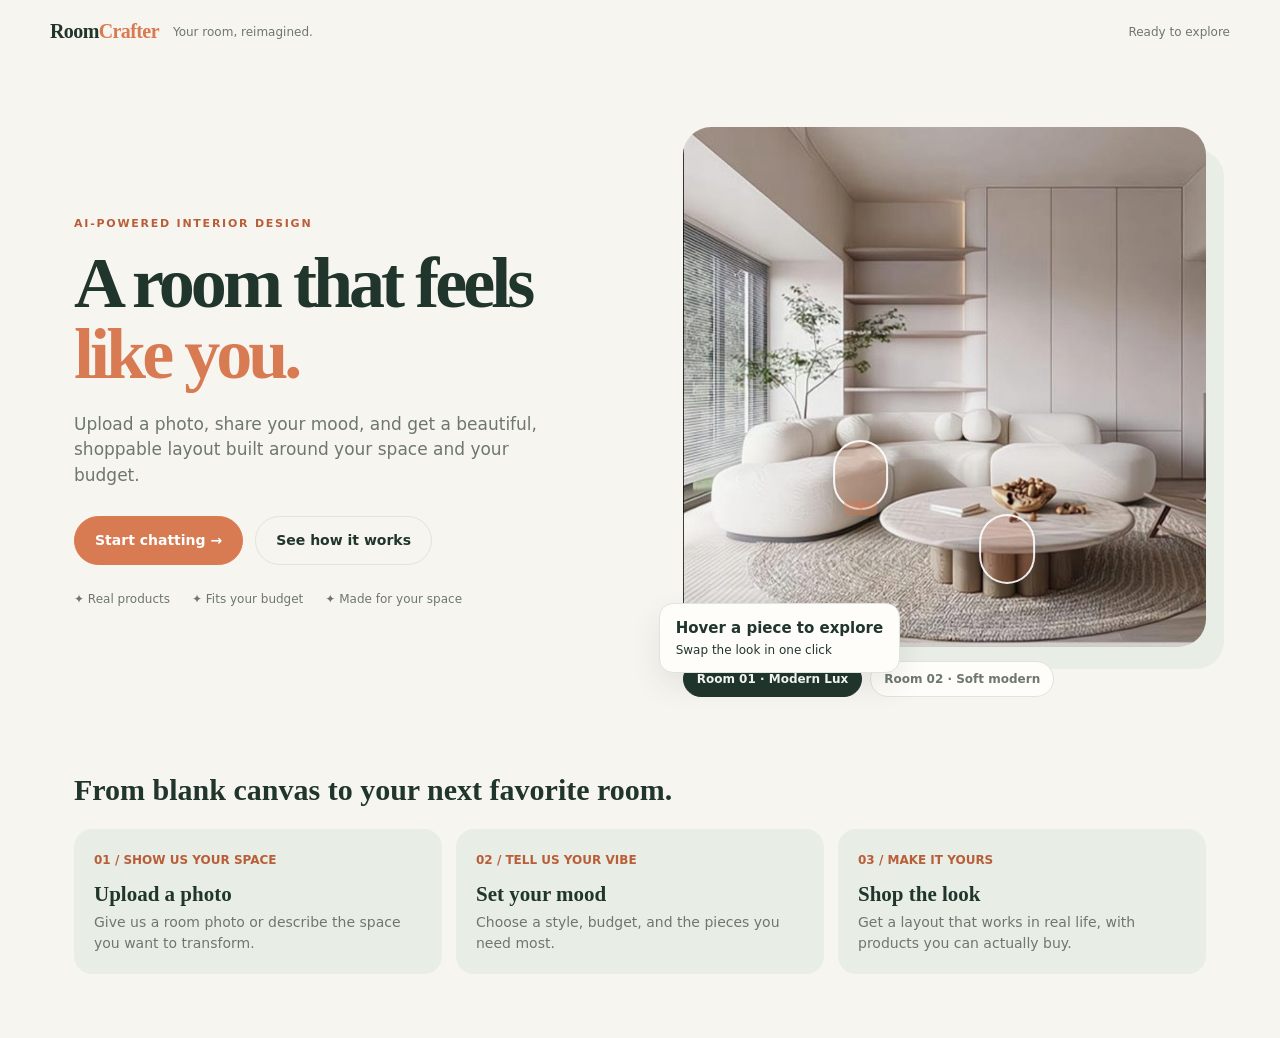
==== frontend/index.html @ df7320fb "yenkai1lfgggggggggg" ====
<!doctype html>
<html lang="en">
<head>
<meta charset="utf-8">
<meta name="viewport" content="width=device-width, initial-scale=1">
<title>RoomCrafter AI — Design a room that feels like you</title>
<style>
  :root { --bg:#f7f5f0; --panel:#fffdf9; --ink:#20352c; --muted:#6d776f; --line:#dfe4dc; --accent:#d87a52; --accent-dark:#b95e39; --soft:#e8eee5; --ok:#4d8d68; --warn:#b7791f; }
  * { box-sizing: border-box; }
  [hidden] { display: none !important; }
  body { margin:0; background:var(--bg); color:var(--ink); font:14px/1.5 ui-sans-serif,system-ui,-apple-system,sans-serif; }
  header { padding:20px max(24px,calc((100% - 1180px)/2)); display:flex; align-items:center; gap:14px; background:rgba(247,245,240,.9); }
  header h1 { font:700 20px Georgia,serif; margin:0; letter-spacing:-.03em; } header h1 span { color:var(--accent); }
  header .note { color:var(--muted); font-size:12px; } #health { margin-left:auto; font-size:12px; color:var(--muted); }
  .hero { max-width:1180px; margin:0 auto; padding:64px 24px 76px; display:grid; grid-template-columns:1.02fr .98fr; gap:64px; align-items:center; }
  .eyebrow { color:var(--accent-dark); text-transform:uppercase; letter-spacing:.16em; font-size:11px; font-weight:800; }
  .hero h2 { font:700 clamp(42px,6vw,72px)/.98 Georgia,serif; letter-spacing:-.055em; margin:16px 0 22px; max-width:650px; }
  .hero h2 em { color:var(--accent); font-style:normal; } .hero p { color:var(--muted); font-size:17px; max-width:500px; margin:0 0 28px; }
  .hero-actions { display:flex; gap:12px; align-items:center; } .hero button { width:auto; margin:0; padding:13px 20px; border-radius:999px; }
  .primary { background:var(--accent); border-color:var(--accent); color:#fff; } .secondary { background:transparent; border-color:var(--line); color:var(--ink); }
  .hero-image { position:relative; } .hero-image img { width:100%; max-height:520px; object-fit:cover; border-radius:28px; display:block; box-shadow:18px 22px 0 var(--soft); opacity:1; transition:opacity .28s ease; } .hero-image img.is-changing { opacity:0; }
  .room-switcher { display:flex; gap:8px; margin-top:14px; } .room-switcher button { width:auto; margin:0; padding:8px 13px; border-radius:999px; background:var(--panel); color:var(--muted); border:1px solid var(--line); font-size:12px; } .room-switcher button.active { background:var(--ink); color:#fff; border-color:var(--ink); }
  .hotspot { position:absolute; border:2px solid rgba(255,255,255,.9); background:rgba(216,122,82,.2); color:transparent; cursor:pointer; box-shadow:0 4px 14px #20352c35; transform:translate(-50%,-50%); transition:.2s ease; }
  .hotspot:hover { background:rgba(216,122,82,.34); border-color:var(--accent); transform:translate(-50%,-50%) scale(1.04); }
  .hotspot.attention { animation:attention-blink 1.15s ease-in-out infinite; } .hotspot.flash { animation:attention-flash .7s ease-in-out 3; }
  @keyframes attention-blink { 0%,100%{opacity:.35;box-shadow:0 4px 14px #20352c35} 50%{opacity:1;box-shadow:0 0 0 9px rgba(216,122,82,.22),0 5px 18px #20352c55} } @keyframes attention-flash { 0%,100%{box-shadow:0 4px 14px #20352c35} 50%{box-shadow:0 0 0 12px rgba(216,122,82,.38),0 5px 18px #20352c55} }
  .sofa-hotspot { width:150px; height:70px; border-radius:34px 34px 22px 22px; }
  .sofa-hotspot:before, .sofa-hotspot:after { content:''; position:absolute; bottom:-8px; width:18px; height:15px; border-radius:0 0 5px 5px; background:rgba(216,122,82,.4); }
  .sofa-hotspot:before { left:24px; } .sofa-hotspot:after { right:24px; }
  .coffee-hotspot { width:150px; height:70px; border-radius:50%; }
  .chair-hotspot { display:none; width:150px; height:70px; border-radius:48% 48% 38% 38%; }
  .room02-only { display:none; } .room01-only { display:block; }
  .swap-panel { position:absolute; background:var(--panel); border:1px solid var(--line); border-radius:14px; padding:12px; width:210px; box-shadow:0 10px 28px #20352c25; z-index:3; } .swap-panel small { color:var(--muted); display:block; margin-bottom:7px; } .swap-panel button { width:100%; margin:4px 0 0; padding:8px; background:var(--soft); color:var(--ink); border:1px solid var(--line); font-size:12px; }
  .floating { position:absolute; left:-24px; bottom:24px; background:var(--panel); border:1px solid var(--line); border-radius:14px; padding:13px 16px; box-shadow:0 12px 30px #20352c18; font-size:12px; }
  .floating strong { display:block; font-size:15px; margin-bottom:2px; } .trust { display:flex; gap:22px; color:var(--muted); font-size:12px; margin-top:25px; }
  .how { max-width:1180px; margin:0 auto; padding:0 24px 64px; } .how h3 { font:700 30px Georgia,serif; margin:0 0 22px; } .steps { display:grid; grid-template-columns:repeat(3,1fr); gap:14px; }
  .step { background:var(--soft); border-radius:18px; padding:20px; } .step b { color:var(--accent-dark); font-size:12px; } .step h4 { margin:12px 0 5px; font:700 21px Georgia,serif; } .step p { color:var(--muted); margin:0; }
  .chat-overlay { position:fixed; inset:0; z-index:10; background:rgba(32,53,44,.35); backdrop-filter:blur(8px); display:grid; place-items:center; padding:22px; } .chat-window { width:min(100%,1080px); height:min(720px,calc(100vh - 44px)); background:var(--bg); border:1px solid #fff8; border-radius:24px; overflow:hidden; box-shadow:0 24px 70px #20352c45; display:grid; grid-template-rows:auto 1fr; }
  .chat-head { display:flex; align-items:center; justify-content:space-between; padding:18px 22px; background:var(--panel); border-bottom:1px solid var(--line); } .chat-head strong { font:700 22px Georgia,serif; } .chat-head span { color:var(--muted); font-size:12px; display:block; } .chat-close { width:auto; margin:0; padding:5px 10px; background:transparent; color:var(--ink); border:1px solid var(--line); border-radius:999px; }
  .chat-body { display:grid; grid-template-columns:1.1fr .9fr; min-height:0; } .messages { padding:26px; display:flex; flex-direction:column; min-height:0; } .message-list { flex:1; overflow:auto; display:grid; align-content:start; gap:14px; padding-right:8px; } .bubble { max-width:78%; padding:13px 15px; border-radius:16px 16px 16px 4px; background:var(--soft); color:var(--ink); } .bubble.user { justify-self:end; border-radius:16px 16px 4px 16px; background:var(--ink); color:#fff; } .bubble small { display:block; opacity:.65; font-size:10px; margin-bottom:4px; text-transform:uppercase; letter-spacing:.1em; }
  .chat-input { display:flex; gap:8px; margin-top:20px; } .chat-input input { flex:1; } .chat-input button { width:auto; margin:0; padding:10px 16px; }
  .chat-sidebar { border-left:1px solid var(--line); background:var(--panel); padding:22px; overflow:auto; } .chat-sidebar h4 { margin:0 0 14px; font:700 21px Georgia,serif; } .upload-box { border:1.5px dashed #b9c7b8; border-radius:16px; padding:24px 16px; text-align:center; background:var(--soft); margin-bottom:24px; } .upload-box input { border:0; background:transparent; padding:8px 0; } .field-label { font-size:11px; color:var(--muted); text-transform:uppercase; letter-spacing:.1em; margin:16px 0 6px; display:block; } .generate { margin-top:22px; }
  @media (max-width:760px) { .chat-body { grid-template-columns:1fr; overflow:auto; } .chat-sidebar { border-left:0; border-top:1px solid var(--line); } .chat-window { height:calc(100vh - 24px); } }
  .planner { border-top:1px solid var(--line); padding:48px max(24px,calc((100% - 1180px)/2)) 80px; } .planner-title { max-width:1180px; margin:0 auto 22px; } .planner-title h3 { font:700 32px Georgia,serif; margin:0 0 5px; } .planner-title p { color:var(--muted); margin:0; }
  main { max-width:1180px; margin:0 auto; display:grid; grid-template-columns:360px 1fr; gap:18px; align-items:start; }
  @media (max-width: 860px) { .hero { grid-template-columns:1fr; gap:35px; padding-top:35px; } .steps { grid-template-columns:1fr; } main { grid-template-columns:1fr; } .floating { left:12px; } }
  .card { background:var(--panel); border:1px solid var(--line); border-radius:16px; padding:18px; box-shadow:0 8px 24px #20352c08; } .card h2 { font-size:11px; text-transform:uppercase; letter-spacing:.12em; color:var(--muted); margin:0 0 12px; }
  label { display:block; font-size:12px; color:var(--muted); margin:12px 0 5px; }
  input, textarea, button {
    width:100%; font:inherit; color:var(--ink); background:#fff; border:1px solid var(--line); border-radius:9px; padding:10px 11px;
  }
  textarea { resize: vertical; min-height: 62px; }
  button {
    background:var(--accent); border-color:var(--accent); color:#fff; font-weight:700; cursor:pointer; margin-top:12px;
  }
  button:disabled { opacity: .55; cursor: not-allowed; }
  .tags { display: flex; flex-wrap: wrap; gap: 6px; margin-top: 6px; }
  .tag {
    font-size: 12px; padding: 3px 9px; border-radius: 999px; cursor: pointer;
    background:#fff; border:1px solid var(--line); color:var(--muted); width:auto;
  }
  .tag.on { background:var(--soft); border-color:var(--accent); color:var(--ink); }
  #narrative { white-space: pre-wrap; min-height: 40px; }
  #log {
    font-family: ui-monospace, SFMono-Regular, Menlo, monospace; font-size: 11px;
    max-height:220px; overflow:auto; background:#f2f4ef;
    border: 1px solid var(--line); border-radius: 7px; padding: 8px;
  }
  #log div { padding: 1px 0; color: var(--muted); }
  #log .t { color: var(--accent); }
  .row { display: flex; justify-content: space-between; gap: 10px; padding: 5px 0; border-bottom: 1px solid var(--line); }
  .row:last-child { border-bottom: 0; }
  .muted { color: var(--muted); }
  .skip { color: var(--warn); font-size: 12px; }
  .stack { display: grid; gap: 16px; }
  svg { width:100%; height:auto; background:#f2f4ef; border-radius:9px; } .bar { height:7px; background:#edf0eb; border-radius:999px; overflow:hidden; margin-top:6px; }
  .bar > i { display: block; height: 100%; background: var(--ok); }
  .bar > i.over { background: #f87171; }
</style>
</head>
<body>
<header>
  <h1>Room<span>Crafter</span></h1>
  <span class="note">Your room, reimagined.</span>
  <span id="health">Ready to explore</span>
</header>

<section class="hero">
  <div>
    <div class="eyebrow">AI-powered interior design</div>
    <h2>A room that feels <em>like you.</em></h2>
    <p>Upload a photo, share your mood, and get a beautiful, shoppable layout built around your space and your budget.</p>
    <div class="hero-actions"><button class="primary" onclick="document.getElementById('how').scrollIntoView({behavior:'smooth'})">Start chatting <span>→</span></button><button class="secondary" onclick="document.getElementById('how').scrollIntoView({behavior:'smooth'})">See how it works</button></div>
    <div class="trust"><span>✦ Real products</span><span>✦ Fits your budget</span><span>✦ Made for your space</span></div>
  </div>
  <div class="hero-image" id="showcase"><img id="room-photo" src="assets/room-01-user.png" alt="Modern lux living room with sculptural sofa"><button class="hotspot sofa-hotspot" style="left:34%;top:61%" data-item="Sofa" aria-label="Select sofa">+</button><button class="hotspot coffee-hotspot" style="left:62%;top:74%" data-item="Coffee table" aria-label="Select coffee table">+</button><button class="hotspot chair-hotspot" style="left:81%;top:65%" data-item="Accent chair" aria-label="Select accent chair">+</button><div class="floating"><strong>Hover a piece to explore</strong><span>Swap the look in one click</span></div><div class="swap-panel sofa-panel" hidden style="left:24%;top:66%"><small>Sofa replacement</small><button data-swap="Replace with modular sofa" data-room01-label="Replace with modular sofa" data-room02-label="Midnight blue sofa">Replace with modular sofa</button><button class="room01-only" data-swap="Replace with leather sofa" data-room01-label="Replace with leather sofa">Replace with leather sofa</button></div><div class="swap-panel coffee-panel" hidden style="left:51%;top:78%"><small>Coffee table replacement</small><button data-swap="Replace with organic wood table" data-room02-label="Round oak coffee table">Replace with organic wood table</button></div><div class="swap-panel chair-panel" hidden style="left:70%;top:76%"><small>Accent chair replacement</small><button data-swap="Replace with bean bag">Replace with bean bag</button></div><div class="room-switcher"><button class="active" data-room="assets/room-01-user.png" data-room-key="room01">Room 01 · Modern Lux</button><button data-room="assets/room-02.png" data-room-key="room02">Room 02 · Soft modern</button></div></div>
</section>
<section class="how" id="how"><h3>From blank canvas to your next favorite room.</h3><div class="steps"><div class="step"><b>01 / SHOW US YOUR SPACE</b><h4>Upload a photo</h4><p>Give us a room photo or describe the space you want to transform.</p></div><div class="step"><b>02 / TELL US YOUR VIBE</b><h4>Set your mood</h4><p>Choose a style, budget, and the pieces you need most.</p></div><div class="step"><b>03 / MAKE IT YOURS</b><h4>Shop the look</h4><p>Get a layout that works in real life, with products you can actually buy.</p></div></div></section>
<div class="chat-overlay" id="chat-overlay" hidden><div class="chat-window" role="dialog" aria-modal="true" aria-labelledby="chat-title"><div class="chat-head"><div><strong id="chat-title">RoomCrafter assistant</strong><span>Your personal interior design copilot</span></div><button class="chat-close" id="chat-close" aria-label="Close chat">Close</button></div><div class="chat-body"><div class="messages"><div class="message-list" id="message-list"><div class="bubble"><small>RoomCrafter AI</small>Hi! I can help you create a room that feels like you. What are you designing today?</div><div class="bubble"><small>Try saying</small>“Make my living room feel calmer, warmer, and more spacious.”</div></div><div class="chat-input"><input id="chat-message" placeholder="Tell me about your space..." aria-label="Message RoomCrafter"><button class="primary" id="chat-send">Send</button></div></div><aside class="chat-sidebar"><h4>Set your direction</h4><div class="upload-box"><strong>Start with a room photo</strong><p class="muted">We’ll use it to understand your space.</p><input type="file" accept="image/*" aria-label="Upload room photo"></div><label class="field-label" for="chat-style">Style</label><select id="chat-style"><option>Modern Lux</option><option>Soft Minimal</option><option>Warm Japandi</option><option>Bold Eclectic</option></select><label class="field-label" for="chat-budget">Budget</label><input id="chat-budget" type="number" placeholder="e.g. 2500"><button class="primary generate" id="generate-layout">Generate my layout →</button></aside></div></div></div>
<script>
const $ = id => document.getElementById(id);
const chatOverlay = $("chat-overlay");
$("chat-close").onclick = () => { chatOverlay.hidden = true; };
document.querySelector(".hero-actions .primary").onclick = () => { chatOverlay.hidden = false; $("chat-message").focus(); };
$("chat-send").onclick = () => { const input = $("chat-message"); const text = input.value.trim(); if (!text) return; $("message-list").insertAdjacentHTML("beforeend", `<div class="bubble user"><small>You</small>${text.replace(/[&<>]/g, c => ({"&":"&amp;","<":"&lt;",">":"&gt;"}[c]))}</div><div class="bubble"><small>RoomCrafter AI</small>Got it. I’ll use that direction to shape your room. Add a photo or choose your budget, then generate a layout.</div>`); input.value = ""; $("message-list").scrollTop = $("message-list").scrollHeight; };
$("chat-message").addEventListener("keydown", e => { if (e.key === "Enter") $("chat-send").click(); });

// --- interactive room showcase ---
const roomPhoto = $("room-photo");
const swapPanels = { sofa: $("showcase").querySelector(".sofa-panel"), coffee: $("showcase").querySelector(".coffee-panel"), chair: $("showcase").querySelector(".chair-panel") };
let currentRoom = "room01";
const sofaHotspot = $("showcase").querySelector(".sofa-hotspot");
const coffeeHotspot = $("showcase").querySelector(".coffee-hotspot");
let sofaClicks = 0;
let coffeeClicks = 0;
let room02Step = 0;
sofaHotspot.classList.add("attention");
function showRoomImage(src) {
  if (roomPhoto.src.endsWith(src)) return;
  roomPhoto.classList.add("is-changing");
  setTimeout(() => { roomPhoto.src = src; roomPhoto.onload = () => roomPhoto.classList.remove("is-changing"); }, 180);
}
document.querySelectorAll("[data-room]").forEach(button => button.addEventListener("click", () => {
  showRoomImage(button.dataset.room);
  currentRoom = button.dataset.roomKey;
  sofaClicks = 0; coffeeClicks = 0;
  room02Step = 0;
  sofaHotspot.style.display = "block"; coffeeHotspot.style.display = "block";
  sofaHotspot.classList.remove("attention", "flash"); coffeeHotspot.classList.remove("attention", "flash");
  if (currentRoom === "room01") sofaHotspot.classList.add("attention");
  else $("showcase").querySelector(".chair-hotspot").classList.add("attention");
  $("showcase").querySelector(".chair-hotspot").style.display = currentRoom === "room02" ? "block" : "none";
  $("showcase").querySelector(".room01-only").style.display = currentRoom === "room01" ? "block" : "none";
  document.querySelectorAll("[data-room02-label]").forEach(option => { option.textContent = currentRoom === "room02" ? option.dataset.room02Label : option.dataset.room01Label || option.dataset.swap; });
  document.querySelectorAll("[data-room]").forEach(b => b.classList.toggle("active", b === button));
}));
function hoverMenu(hotspot, panel) {
  let timer;
  const open = () => { clearTimeout(timer); hotspot.classList.remove("attention", "flash"); panel.hidden = false; };
  const close = () => { timer = setTimeout(() => { if (!hotspot.matches(":hover") && !panel.matches(":hover")) panel.hidden = true; }, 120); };
  hotspot.addEventListener("mouseenter", open); hotspot.addEventListener("mouseleave", close);
  panel.addEventListener("mouseenter", open); panel.addEventListener("mouseleave", close);
}
hoverMenu($("showcase").querySelector(".sofa-hotspot"), swapPanels.sofa);
hoverMenu($("showcase").querySelector(".coffee-hotspot"), swapPanels.coffee);
hoverMenu($("showcase").querySelector(".chair-hotspot"), swapPanels.chair);
const chairHotspot = $("showcase").querySelector(".chair-hotspot");
document.querySelectorAll("[data-swap]").forEach(button => button.addEventListener("click", () => {
  if (currentRoom === "room01") {
    sofaHotspot.classList.remove("attention", "flash"); coffeeHotspot.classList.remove("attention", "flash");
  }
  if (currentRoom === "room02") showRoomImage(button.dataset.swap.includes("sofa") ? "assets/room-02-sofa.jpg" : button.dataset.swap.includes("table") ? "assets/room-02-table.jpg" : button.dataset.swap.includes("bean") ? "assets/room-02-beanbag.jpg" : "assets/room-02.png");
  else showRoomImage(button.dataset.swap.includes("modular") ? "assets/sofa-replacement.jpg" : button.dataset.swap.includes("leather") ? "assets/sofa-leather-replacement.jpg" : "assets/coffee-table-replacement.jpg");
  const panel = button.parentElement;
  const hotspot = panel === swapPanels.sofa ? sofaHotspot : panel === swapPanels.coffee ? coffeeHotspot : chairHotspot;
  const keepRoom01Sofa = currentRoom === "room01" && panel === swapPanels.sofa && ++sofaClicks < 2;
  hotspot.classList.remove("attention", "flash");
  if (!keepRoom01Sofa) { hotspot.style.display = "none"; panel.hidden = true; }
  if (currentRoom === "room01") {
    const isSofa = button.dataset.swap.includes("sofa");
    const next = isSofa ? coffeeHotspot : sofaHotspot;
    next.classList.add(isSofa ? "flash" : "attention");
  } else if (panel === swapPanels.chair) { room02Step = 1; sofaHotspot.classList.add("attention"); }
  else if (panel === swapPanels.sofa) { room02Step = 2; coffeeHotspot.classList.add("attention"); }
  else if (panel === swapPanels.coffee) { room02Step = 3; }
  button.parentElement.querySelectorAll("button").forEach(b => b.style.borderColor = b === button ? "var(--accent)" : "var(--line)");
}));

</script>
</body>
</html>
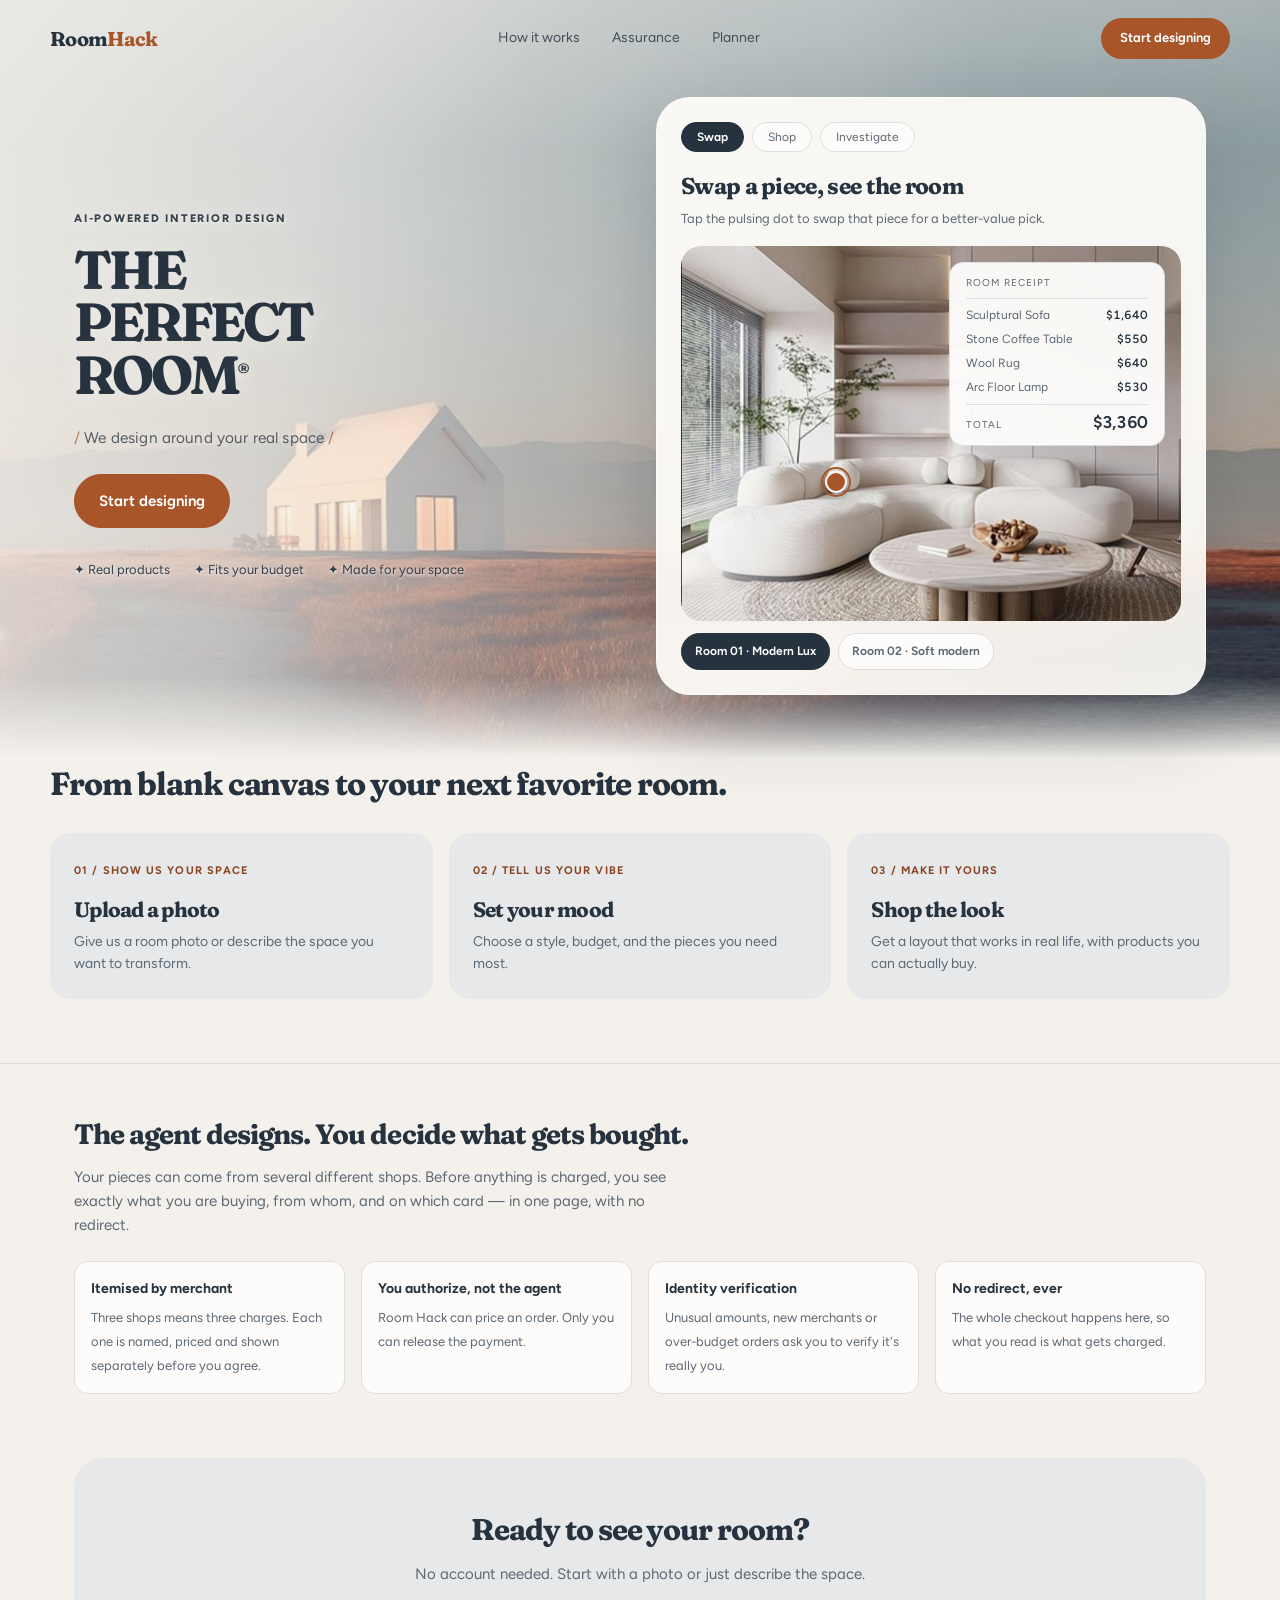
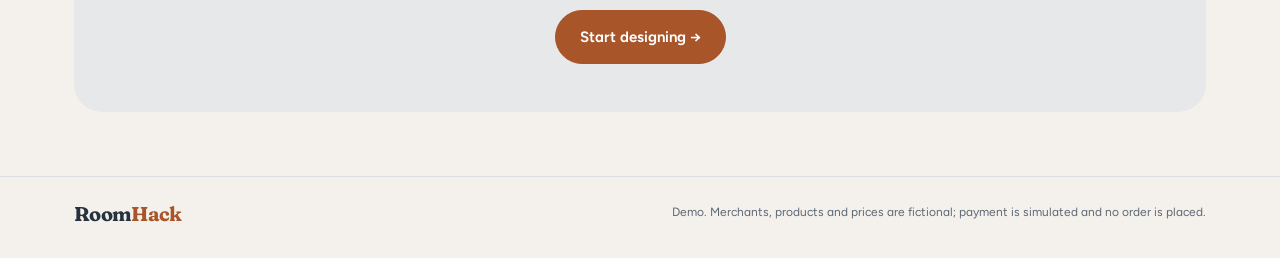
==== commit 53a659e3: "landing page done" ====
--- a/frontend/index.html
+++ b/frontend/index.html
@@ -3,169 +3,906 @@
 <head>
 <meta charset="utf-8">
 <meta name="viewport" content="width=device-width, initial-scale=1">
-<title>RoomCrafter AI — Design a room that feels like you</title>
+<title>Room Hack — Design a room that feels like you</title>
+<meta name="description" content="Upload a photo, share your budget, and get a shoppable layout solved against your room's real dimensions.">
+<link rel="preconnect" href="https://fonts.googleapis.com">
+<link rel="preconnect" href="https://fonts.gstatic.com" crossorigin>
+<link rel="stylesheet" href="https://fonts.googleapis.com/css2?family=Fraunces:opsz,wght@9..144,600;9..144,700;9..144,900&family=Figtree:wght@400..700&display=swap">
+<link rel="stylesheet" href="shared.css">
 <style>
-  :root { --bg:#f7f5f0; --panel:#fffdf9; --ink:#20352c; --muted:#6d776f; --line:#dfe4dc; --accent:#d87a52; --accent-dark:#b95e39; --soft:#e8eee5; --ok:#4d8d68; --warn:#b7791f; }
-  * { box-sizing: border-box; }
-  [hidden] { display: none !important; }
-  body { margin:0; background:var(--bg); color:var(--ink); font:14px/1.5 ui-sans-serif,system-ui,-apple-system,sans-serif; }
-  header { padding:20px max(24px,calc((100% - 1180px)/2)); display:flex; align-items:center; gap:14px; background:rgba(247,245,240,.9); }
-  header h1 { font:700 20px Georgia,serif; margin:0; letter-spacing:-.03em; } header h1 span { color:var(--accent); }
-  header .note { color:var(--muted); font-size:12px; } #health { margin-left:auto; font-size:12px; color:var(--muted); }
-  .hero { max-width:1180px; margin:0 auto; padding:64px 24px 76px; display:grid; grid-template-columns:1.02fr .98fr; gap:64px; align-items:center; }
+  /* Landing page only. No API state and no design logic - the only script is
+     the hero showcase walkthrough at the bottom of this file, so "Start
+     designing" is a plain link and the workspace pays for its own weight. */
+
+  /* --- Hero stage ---------------------------------------------------------
+     Header and hero share one full-bleed photographic backdrop, so they read
+     as a single scene rather than a bar sitting above a picture. */
+  .stage {
+    position:relative; isolation:isolate;
+    background:var(--ink) url("assets/backdrop.jpg") center 58% / cover no-repeat;
+  }
+  /* The backdrop is a busy photograph and the headline sits directly on it, so
+     some scrim is needed - but a heavy one flattens the scene into a beige
+     wash. This is deliberately light: enough lift behind the words to hold
+     contrast, clearing early so the coastline stays legible. The headline
+     carries a soft text-shadow to make up the difference. */
+  .stage::before {
+    content:""; position:absolute; inset:0; z-index:0;
+    background:
+      linear-gradient(100deg, rgba(244,241,236,.88) 0%, rgba(244,241,236,.74) 24%, rgba(244,241,236,.46) 46%, rgba(244,241,236,.16) 70%, rgba(244,241,236,.06) 100%),
+      linear-gradient(to bottom, rgba(244,241,236,.34) 0%, rgba(244,241,236,0) 20%);
+  }
+  /* Melts the stage into the page below instead of ending on a hard seam. */
+  .stage::after {
+    content:""; position:absolute; left:0; right:0; bottom:0; height:clamp(64px,9vh,120px); z-index:1;
+    background:linear-gradient(to bottom, rgba(244,241,236,0), var(--bg));
+    pointer-events:none;
+  }
+  .stage > * { position:relative; z-index:2; }
+
+  header {
+    display:flex; align-items:center; gap:var(--s4);
+    padding:clamp(var(--s3),2vh,var(--s5)) max(var(--s5),calc((100% - 1180px)/2));
+  }
+  header .note { color:var(--muted); font-size:12px; }
+  /* Reference-style centre nav. Anchors only - this is a one-page site. */
+  .head-nav { display:flex; gap:var(--s6); margin:0 auto; }
+  .head-nav a { color:var(--ink); text-decoration:none; font-size:14px; opacity:.82; }
+  .head-nav a:hover { opacity:1; text-decoration:underline; text-underline-offset:4px; }
+  header .head-cta { width:auto; padding:9px 18px; border-radius:var(--r-pill); font-size:13px; text-decoration:none; display:inline-block; }
+
+  .wrap { max-width:1180px; margin:0 auto; padding:0 var(--s5); }
+
+  /* --- Hero ---------------------------------------------------------------- */
+  .hero {
+    display:grid; grid-template-columns:1fr 1fr; gap:var(--s6); align-items:center;
+    padding-top:clamp(var(--s3),2.2vh,var(--s6));
+    padding-bottom:clamp(var(--s6),7vh,104px);
+  }
+  /* Display type, sized off the viewport like the reference - smaller than the
+     reference's, since this headline runs three lines rather than three words. */
+  .hero h2 {
+    font-size:clamp(34px,4.2vw,60px) !important; line-height:.98 !important;
+    letter-spacing:-.05em; text-shadow:0 1px 22px rgba(244,241,236,.9);
+  }
+  .hero .rule { text-shadow:0 1px 14px rgba(244,241,236,.85); }
+  /* These two sit where the scrim has cleared, over dark foliage, so a shadow
+     alone leaves them under AA. A local wash keeps them legible without
+     darkening the whole backdrop. */
+  .hero .eyebrow, .hero .trust {
+    text-shadow:0 1px 3px rgba(244,241,236,1), 0 1px 16px rgba(244,241,236,.95);
+  }
+  .hero .eyebrow { color:var(--ink); opacity:.9; }
+  .hero .trust span { color:var(--ink); opacity:.92; }
+  .hero h2 sup { font-size:.28em; vertical-align:super; letter-spacing:0; }
+  .hero .rule { display:block; color:var(--ink); opacity:.75; font-size:clamp(14px,1.2vw,16px); letter-spacing:.01em; margin:var(--s4) 0 var(--s5); }
+  .hero .lede { color:var(--ink); opacity:.8; font-size:16px; max-width:430px; margin:0 0 var(--s5); text-shadow:0 1px 14px rgba(244,241,236,.85); }
+  .hero .rule i { color:var(--accent); font-style:normal; }
   .eyebrow { color:var(--accent-dark); text-transform:uppercase; letter-spacing:.16em; font-size:11px; font-weight:800; }
-  .hero h2 { font:700 clamp(42px,6vw,72px)/.98 Georgia,serif; letter-spacing:-.055em; margin:16px 0 22px; max-width:650px; }
-  .hero h2 em { color:var(--accent); font-style:normal; } .hero p { color:var(--muted); font-size:17px; max-width:500px; margin:0 0 28px; }
-  .hero-actions { display:flex; gap:12px; align-items:center; } .hero button { width:auto; margin:0; padding:13px 20px; border-radius:999px; }
-  .primary { background:var(--accent); border-color:var(--accent); color:#fff; } .secondary { background:transparent; border-color:var(--line); color:var(--ink); }
-  .hero-image { position:relative; } .hero-image img { width:100%; max-height:520px; object-fit:cover; border-radius:28px; display:block; box-shadow:18px 22px 0 var(--soft); opacity:1; transition:opacity .28s ease; } .hero-image img.is-changing { opacity:0; }
-  .room-switcher { display:flex; gap:8px; margin-top:14px; } .room-switcher button { width:auto; margin:0; padding:8px 13px; border-radius:999px; background:var(--panel); color:var(--muted); border:1px solid var(--line); font-size:12px; } .room-switcher button.active { background:var(--ink); color:#fff; border-color:var(--ink); }
-  .hotspot { position:absolute; border:2px solid rgba(255,255,255,.9); background:rgba(216,122,82,.2); color:transparent; cursor:pointer; box-shadow:0 4px 14px #20352c35; transform:translate(-50%,-50%); transition:.2s ease; }
-  .hotspot:hover { background:rgba(216,122,82,.34); border-color:var(--accent); transform:translate(-50%,-50%) scale(1.04); }
-  .hotspot.attention { animation:attention-blink 1.15s ease-in-out infinite; } .hotspot.flash { animation:attention-flash .7s ease-in-out 3; }
-  @keyframes attention-blink { 0%,100%{opacity:.35;box-shadow:0 4px 14px #20352c35} 50%{opacity:1;box-shadow:0 0 0 9px rgba(216,122,82,.22),0 5px 18px #20352c55} } @keyframes attention-flash { 0%,100%{box-shadow:0 4px 14px #20352c35} 50%{box-shadow:0 0 0 12px rgba(216,122,82,.38),0 5px 18px #20352c55} }
-  .sofa-hotspot { width:150px; height:70px; border-radius:34px 34px 22px 22px; }
-  .sofa-hotspot:before, .sofa-hotspot:after { content:''; position:absolute; bottom:-8px; width:18px; height:15px; border-radius:0 0 5px 5px; background:rgba(216,122,82,.4); }
-  .sofa-hotspot:before { left:24px; } .sofa-hotspot:after { right:24px; }
-  .coffee-hotspot { width:150px; height:70px; border-radius:50%; }
-  .chair-hotspot { display:none; width:150px; height:70px; border-radius:48% 48% 38% 38%; }
-  .room02-only { display:none; } .room01-only { display:block; }
-  .swap-panel { position:absolute; background:var(--panel); border:1px solid var(--line); border-radius:14px; padding:12px; width:210px; box-shadow:0 10px 28px #20352c25; z-index:3; } .swap-panel small { color:var(--muted); display:block; margin-bottom:7px; } .swap-panel button { width:100%; margin:4px 0 0; padding:8px; background:var(--soft); color:var(--ink); border:1px solid var(--line); font-size:12px; }
-  .floating { position:absolute; left:-24px; bottom:24px; background:var(--panel); border:1px solid var(--line); border-radius:14px; padding:13px 16px; box-shadow:0 12px 30px #20352c18; font-size:12px; }
-  .floating strong { display:block; font-size:15px; margin-bottom:2px; } .trust { display:flex; gap:22px; color:var(--muted); font-size:12px; margin-top:25px; }
-  .how { max-width:1180px; margin:0 auto; padding:0 24px 64px; } .how h3 { font:700 30px Georgia,serif; margin:0 0 22px; } .steps { display:grid; grid-template-columns:repeat(3,1fr); gap:14px; }
-  .step { background:var(--soft); border-radius:18px; padding:20px; } .step b { color:var(--accent-dark); font-size:12px; } .step h4 { margin:12px 0 5px; font:700 21px Georgia,serif; } .step p { color:var(--muted); margin:0; }
-  .chat-overlay { position:fixed; inset:0; z-index:10; background:rgba(32,53,44,.35); backdrop-filter:blur(8px); display:grid; place-items:center; padding:22px; } .chat-window { width:min(100%,1080px); height:min(720px,calc(100vh - 44px)); background:var(--bg); border:1px solid #fff8; border-radius:24px; overflow:hidden; box-shadow:0 24px 70px #20352c45; display:grid; grid-template-rows:auto 1fr; }
-  .chat-head { display:flex; align-items:center; justify-content:space-between; padding:18px 22px; background:var(--panel); border-bottom:1px solid var(--line); } .chat-head strong { font:700 22px Georgia,serif; } .chat-head span { color:var(--muted); font-size:12px; display:block; } .chat-close { width:auto; margin:0; padding:5px 10px; background:transparent; color:var(--ink); border:1px solid var(--line); border-radius:999px; }
-  .chat-body { display:grid; grid-template-columns:1.1fr .9fr; min-height:0; } .messages { padding:26px; display:flex; flex-direction:column; min-height:0; } .message-list { flex:1; overflow:auto; display:grid; align-content:start; gap:14px; padding-right:8px; } .bubble { max-width:78%; padding:13px 15px; border-radius:16px 16px 16px 4px; background:var(--soft); color:var(--ink); } .bubble.user { justify-self:end; border-radius:16px 16px 4px 16px; background:var(--ink); color:#fff; } .bubble small { display:block; opacity:.65; font-size:10px; margin-bottom:4px; text-transform:uppercase; letter-spacing:.1em; }
-  .chat-input { display:flex; gap:8px; margin-top:20px; } .chat-input input { flex:1; } .chat-input button { width:auto; margin:0; padding:10px 16px; }
-  .chat-sidebar { border-left:1px solid var(--line); background:var(--panel); padding:22px; overflow:auto; } .chat-sidebar h4 { margin:0 0 14px; font:700 21px Georgia,serif; } .upload-box { border:1.5px dashed #b9c7b8; border-radius:16px; padding:24px 16px; text-align:center; background:var(--soft); margin-bottom:24px; } .upload-box input { border:0; background:transparent; padding:8px 0; } .field-label { font-size:11px; color:var(--muted); text-transform:uppercase; letter-spacing:.1em; margin:16px 0 6px; display:block; } .generate { margin-top:22px; }
-  @media (max-width:760px) { .chat-body { grid-template-columns:1fr; overflow:auto; } .chat-sidebar { border-left:0; border-top:1px solid var(--line); } .chat-window { height:calc(100vh - 24px); } }
-  .planner { border-top:1px solid var(--line); padding:48px max(24px,calc((100% - 1180px)/2)) 80px; } .planner-title { max-width:1180px; margin:0 auto 22px; } .planner-title h3 { font:700 32px Georgia,serif; margin:0 0 5px; } .planner-title p { color:var(--muted); margin:0; }
-  main { max-width:1180px; margin:0 auto; display:grid; grid-template-columns:360px 1fr; gap:18px; align-items:start; }
-  @media (max-width: 860px) { .hero { grid-template-columns:1fr; gap:35px; padding-top:35px; } .steps { grid-template-columns:1fr; } main { grid-template-columns:1fr; } .floating { left:12px; } }
-  .card { background:var(--panel); border:1px solid var(--line); border-radius:16px; padding:18px; box-shadow:0 8px 24px #20352c08; } .card h2 { font-size:11px; text-transform:uppercase; letter-spacing:.12em; color:var(--muted); margin:0 0 12px; }
-  label { display:block; font-size:12px; color:var(--muted); margin:12px 0 5px; }
-  input, textarea, button {
-    width:100%; font:inherit; color:var(--ink); background:#fff; border:1px solid var(--line); border-radius:9px; padding:10px 11px;
-  }
-  textarea { resize: vertical; min-height: 62px; }
-  button {
-    background:var(--accent); border-color:var(--accent); color:#fff; font-weight:700; cursor:pointer; margin-top:12px;
-  }
-  button:disabled { opacity: .55; cursor: not-allowed; }
-  .tags { display: flex; flex-wrap: wrap; gap: 6px; margin-top: 6px; }
-  .tag {
-    font-size: 12px; padding: 3px 9px; border-radius: 999px; cursor: pointer;
-    background:#fff; border:1px solid var(--line); color:var(--muted); width:auto;
-  }
-  .tag.on { background:var(--soft); border-color:var(--accent); color:var(--ink); }
-  #narrative { white-space: pre-wrap; min-height: 40px; }
-  #log {
-    font-family: ui-monospace, SFMono-Regular, Menlo, monospace; font-size: 11px;
-    max-height:220px; overflow:auto; background:#f2f4ef;
-    border: 1px solid var(--line); border-radius: 7px; padding: 8px;
-  }
-  #log div { padding: 1px 0; color: var(--muted); }
-  #log .t { color: var(--accent); }
-  .row { display: flex; justify-content: space-between; gap: 10px; padding: 5px 0; border-bottom: 1px solid var(--line); }
-  .row:last-child { border-bottom: 0; }
-  .muted { color: var(--muted); }
-  .skip { color: var(--warn); font-size: 12px; }
-  .stack { display: grid; gap: 16px; }
-  svg { width:100%; height:auto; background:#f2f4ef; border-radius:9px; } .bar { height:7px; background:#edf0eb; border-radius:999px; overflow:hidden; margin-top:6px; }
-  .bar > i { display: block; height: 100%; background: var(--ok); }
-  .bar > i.over { background: #f87171; }
+  .hero h2 { font-size:clamp(42px,6vw,70px); line-height:.99; letter-spacing:-.055em; margin:var(--s4) 0 var(--s5); }
+  .hero h2 em { color:var(--accent); font-style:normal; }
+  .hero p.lede { color:var(--muted); font-size:17px; max-width:500px; margin:0 0 var(--s6); }
+
+  .hero-actions { display:flex; gap:var(--s3); align-items:center; flex-wrap:wrap; }
+  .btn { width:auto; padding:14px 24px; border-radius:var(--r-pill); font-size:15px; font-weight:650; text-decoration:none; display:inline-block; border:1px solid transparent; cursor:pointer; }
+  .btn-primary { background:var(--accent); border-color:var(--accent); color:#fff; }
+  .btn-primary:hover { background:var(--accent-dark); border-color:var(--accent-dark); }
+  .btn-secondary { background:transparent; border-color:var(--line); color:var(--ink); }
+  .btn-secondary:hover { background:var(--soft); border-color:var(--muted); }
+
+  .trust { display:flex; gap:var(--s5); color:var(--muted); font-size:13px; margin-top:var(--s6); flex-wrap:wrap; }
+
+  /* The reference's floating white card. It carries the interactive showcase,
+     so the demo reads as a product surface laid over the scene rather than
+     another photograph pasted beside the headline. */
+  .showcase-card {
+    background:rgba(255,253,249,.92); backdrop-filter:blur(10px);
+    border:1px solid rgba(255,255,255,.6); border-radius:34px;
+    padding:var(--s5); box-shadow:0 30px 80px #26333f38;
+  }
+  .showcase-head { display:flex; align-items:center; gap:var(--s2); margin-bottom:var(--s4); flex-wrap:wrap; }
+  .chip {
+    font-size:12px; padding:7px 15px; border-radius:var(--r-pill);
+    border:1px solid var(--line); background:var(--panel); color:var(--muted);
+  }
+  .chip.on { background:var(--ink); color:#fff; border-color:var(--ink); font-weight:650; }
+  .showcase-title { margin:0 0 var(--s1); font-size:23px; letter-spacing:-.03em; }
+  .showcase-sub { color:var(--muted); font-size:13px; margin:0 0 var(--s4); }
+
+  .hero-image { position:relative; }
+  /* The photo and its overlays, separate from the room-switcher below, so a
+     bottom-anchored overlay lands on the picture rather than over the buttons. */
+  .photo-frame { position:relative; }
+  .hero-image img { width:100%; aspect-ratio:4/3; max-height:none; object-fit:cover; border-radius:var(--r-lg); display:block; box-shadow:none; opacity:1; transition:opacity .28s ease; }
+  .hero-image img.is-changing { opacity:0; }
+
+  /* --- Hero showcase ------------------------------------------------------- */
+  /* A scripted walkthrough of a swap, not a live one: it cycles prepared shots
+     so the landing page reacts instantly. The real solver-backed swap lives in
+     app/, where a generative render can take half a minute. */
+  .room-switcher { display:flex; gap:var(--s2); margin-top:var(--s3); flex-wrap:wrap; }
+  .room-switcher button { width:auto; margin:0; padding:var(--s2) 13px; border-radius:var(--r-pill); background:var(--panel); color:var(--muted); border:1px solid var(--line); font-size:12px; cursor:pointer; }
+  .room-switcher button.active { background:var(--ink); color:#fff; border-color:var(--ink); }
+  /* A small dot rather than a furniture-shaped outline: the piece is already
+     visible in the photo, so the marker only has to say "press here". */
+  .hotspot {
+    position:absolute; width:22px; height:22px; padding:0; border-radius:50%;
+    border:2px solid rgba(255,255,255,.95); background:var(--accent);
+    color:transparent; cursor:pointer; box-shadow:0 3px 12px #26333f4d;
+    transform:translate(-50%,-50%); transition:transform .18s ease, opacity .18s ease;
+  }
+  .hotspot:hover { transform:translate(-50%,-50%) scale(1.22); }
+  .hotspot:focus-visible { outline:3px solid var(--accent-dark); outline-offset:3px; }
+  /* Only the active dot is live; the rest are dimmed and inert so the
+     walkthrough can only be taken in order. */
+  .hotspot[disabled] { opacity:.28; cursor:default; pointer-events:none; }
+  .hotspot.done { display:none; }
+  /* The halo is the invitation. It rides on ::after so the dot itself can
+     scale on hover without fighting the animation. */
+  .hotspot.attention::after, .hotspot.flash::after {
+    content:""; position:absolute; inset:-6px; border-radius:50%;
+    border:2px solid var(--accent); pointer-events:none;
+  }
+  .hotspot.attention::after { animation:dot-pulse 1.5s ease-out infinite; }
+  .hotspot.flash::after { animation:dot-pulse .8s ease-out 3; }
+  @keyframes dot-pulse {
+    0%   { transform:scale(.65); opacity:.9; }
+    70%  { transform:scale(2.1); opacity:0; }
+    100% { transform:scale(2.1); opacity:0; }
+  }
+  @media (prefers-reduced-motion: reduce) {
+    .hotspot.attention::after, .hotspot.flash::after { animation:none; opacity:.9; transform:scale(1.1); }
+    .hero-image img, .swap-note { transition:none; }
+  }
+  .chair-hotspot { display:none; }
+
+  /* --- Showcase tabs ------------------------------------------------------- */
+  /* The chips are the tab strip: three panels over one card, so the hero shows
+     the whole arc - swap a piece, buy it, or point at something you already
+     own - without three cards fighting for the same column. */
+  /* shared.css sizes every bare `button` to width:100% for form controls. The
+     chips became real buttons for the tablist, so they have to opt back out or
+     the strip stacks into three full-width bars. */
+  .chip { width:auto; cursor:pointer; font:inherit; font-size:12px; line-height:1.2; }
+  .chip:hover:not(.on) { border-color:var(--muted); color:var(--ink); }
+  .panel-body[hidden] { display:none !important; }
+
+  /* --- Shop panel ---------------------------------------------------------- */
+  /* A still of the workspace's real checkout: same tokens, same per-merchant
+     grouping. The point it has to make in the hero is that a multi-merchant
+     order is itemised and authorized by the user, not the agent. */
+  .shop-sheet {
+    background:var(--panel); border:1px solid var(--line);
+    border-radius:var(--r-md); padding:var(--s4); box-shadow:var(--shadow-sm);
+  }
+  .shop-merchant + .shop-merchant { margin-top:var(--s4); padding-top:var(--s4); border-top:1px solid var(--line); }
+  .shop-merchant-head { display:flex; justify-content:space-between; align-items:baseline; gap:var(--s3); margin-bottom:var(--s2); }
+  .shop-merchant-head strong { font:650 14px var(--sans); letter-spacing:-.01em; }
+  .shop-merchant-head .ship { font-size:11px; color:var(--muted); }
+  .shop-line { display:flex; justify-content:space-between; gap:var(--s3); font-size:13px; color:var(--muted); padding:3px 0; }
+  .shop-line .sl-price { font-variant-numeric:tabular-nums; color:var(--ink); }
+  .shop-card {
+    display:flex; align-items:center; gap:var(--s2); margin-top:var(--s2);
+    font-size:11px; color:var(--muted);
+  }
+  .shop-card .dot { width:26px; height:17px; border-radius:3px; background:var(--ink); opacity:.85; flex:none; }
+  .shop-totals { border-top:1px solid var(--line); margin-top:var(--s4); padding-top:var(--s3); }
+  .shop-row { display:flex; justify-content:space-between; font-size:13px; color:var(--muted); padding:2px 0; }
+  .shop-row.total { color:var(--ink); font-weight:650; font-size:16px; padding-top:var(--s2); }
+  .shop-row .sr-amt { font-variant-numeric:tabular-nums; }
+  /* Press-and-hold is the real gesture in the workspace: the agent can price an
+     order but only the user releases it. The bar fills on hold. */
+  .hold-btn {
+    position:relative; overflow:hidden; margin-top:var(--s4);
+    background:var(--accent); border-color:var(--accent); color:#fff;
+    font-weight:650; border-radius:var(--r-pill); padding:13px 20px; cursor:pointer;
+  }
+  .hold-btn:disabled { opacity:1; cursor:default; }
+  .hold-fill {
+    position:absolute; inset:0 auto 0 0; width:0; background:var(--accent-dark);
+    pointer-events:none; transition:width .08s linear;
+  }
+  .hold-btn span { position:relative; z-index:1; }
+  .hold-btn.done { background:var(--ok); border-color:var(--ok); }
+  .pay-secure { font-size:11px; color:var(--muted); text-align:center; margin-top:var(--s2); }
+
+  /* --- Investigate panel --------------------------------------------------- */
+  /* Reverse search over the catalog: boxes drawn on the photo, each opening a
+     ranked match list. Boxes are normalized [0,1] exactly as /api/detect
+     returns them, so the demo geometry matches the real payload. */
+  .inv-frame { position:relative; }
+  .inv-frame img { width:100%; aspect-ratio:4/3; object-fit:cover; border-radius:var(--r-lg); display:block; }
+  .inv-box {
+    position:absolute; border:2px solid var(--accent); border-radius:6px;
+    background:transparent; padding:0; cursor:pointer;
+    box-shadow:0 0 0 9999px transparent; transition:background .18s ease, border-color .18s ease;
+  }
+  /* Three boxes overlap heavily in a real room photo, so all three at full
+     strength read as noise. Unselected boxes stay faint and drop their label;
+     the selected one comes forward. Only one result is shown at a time, so
+     only one label is ever needed. */
+  .inv-box { opacity:.5; }
+  .inv-box:hover { background:rgba(168,85,42,.16); opacity:1; }
+  .inv-box.on { background:rgba(168,85,42,.2); border-color:var(--accent-dark); border-width:3px; opacity:1; z-index:1; }
+  .inv-box:focus-visible { outline:3px solid var(--accent-dark); outline-offset:2px; opacity:1; }
+  .inv-box b { opacity:0; transition:opacity .18s ease; }
+  .inv-box.on b, .inv-box:hover b, .inv-box:focus-visible b { opacity:1; }
+  /* The label rides the top-left corner of its box, flipping inside when the
+     box is near the top edge so it is never clipped by the photo. */
+  .inv-box b {
+    position:absolute; left:-2px; bottom:100%; margin-bottom:4px;
+    background:var(--ink); color:#fff; font:600 10px var(--sans);
+    letter-spacing:.04em; text-transform:uppercase; padding:3px 7px;
+    border-radius:5px; white-space:nowrap;
+  }
+  .inv-box.low b { bottom:auto; top:-2px; margin-bottom:0; }
+  .inv-scanline {
+    position:absolute; left:0; right:0; height:2px; z-index:2;
+    background:linear-gradient(90deg, transparent, var(--accent), transparent);
+    opacity:0; pointer-events:none;
+  }
+  .inv-frame.scanning .inv-scanline { animation:scan 1.1s ease-in-out; }
+  @keyframes scan {
+    0% { top:0; opacity:0; } 12% { opacity:1; }
+    88% { opacity:1; } 100% { top:100%; opacity:0; }
+  }
+  .inv-results { margin-top:var(--s3); }
+  .inv-empty { color:var(--muted); font-size:13px; padding:var(--s3) 0; }
+  .inv-caption {
+    font-size:12px; color:var(--muted); font-style:italic;
+    padding-bottom:var(--s2); margin-bottom:var(--s2); border-bottom:1px solid var(--line);
+  }
+  .inv-match { display:flex; align-items:center; gap:var(--s3); padding:7px 0; }
+  .inv-swatch { width:38px; height:38px; border-radius:8px; object-fit:cover; flex:none; border:1px solid var(--line); }
+  .inv-meta { min-width:0; flex:1; }
+  .inv-meta strong { display:block; font:600 13px var(--sans); letter-spacing:-.01em; overflow:hidden; text-overflow:ellipsis; white-space:nowrap; }
+  .inv-meta span { font-size:11px; color:var(--muted); }
+  .inv-price { font:650 13px var(--sans); font-variant-numeric:tabular-nums; white-space:nowrap; }
+  /* The honest flag from ReverseSearchResult.confident. An unconfident match is
+     "the closest thing we sell", not an identification, and must not be dressed
+     up as one. */
+  .inv-conf { font-size:10px; padding:3px 8px; border-radius:var(--r-pill); font-weight:650; letter-spacing:.03em; }
+  .inv-conf.yes { background:#e3efe8; color:var(--ok); }
+  .inv-conf.no { background:var(--soft); color:var(--muted); }
+
+  /* Names the piece the user just chose, then gets out of the way. */
+  .swap-note {
+    position:absolute; left:var(--s4); bottom:var(--s4); z-index:3;
+    background:rgba(253,252,250,.96); border:1px solid var(--line);
+    border-radius:var(--r-md); padding:10px 14px; box-shadow:var(--shadow-md);
+    opacity:0; transform:translateY(6px); pointer-events:none;
+    transition:opacity .3s ease, transform .3s ease; max-width:78%;
+  }
+  .swap-note.show { opacity:1; transform:translateY(0); }
+  .swap-note strong { display:block; font:600 14px var(--sans); letter-spacing:-.01em; }
+  .swap-note span { font-size:13px; color:var(--accent-dark); font-weight:650; }
+  .room01-only { display:block; }
+  /* An itemised receipt rather than a bare total: a swap picks a better-value
+     piece, and showing the line it replaced is what makes the saving legible. */
+  .receipt {
+    position:absolute; top:var(--s4); right:var(--s4); z-index:3; width:216px;
+    background:rgba(253,252,250,.96); border:1px solid var(--line);
+    border-radius:var(--r-md); padding:var(--s3) var(--s4);
+    box-shadow:var(--shadow-md); font-size:12px;
+  }
+  .receipt-head {
+    font-size:10px; text-transform:uppercase; letter-spacing:.11em;
+    color:var(--muted); padding-bottom:7px; margin-bottom:7px;
+    border-bottom:1px solid var(--line);
+  }
+  .receipt-lines { display:grid; gap:5px; }
+  .receipt-line { display:flex; justify-content:space-between; gap:var(--s3); align-items:baseline; }
+  .receipt-line .rl-name { color:var(--muted); overflow:hidden; text-overflow:ellipsis; white-space:nowrap; }
+  .receipt-line .rl-price { font-weight:600; font-variant-numeric:tabular-nums; white-space:nowrap; }
+  /* A swapped line: the old price struck through, the new one beside it. */
+  .receipt-line.swapped .rl-name { color:var(--ink); }
+  .receipt-line .rl-was { color:var(--muted); text-decoration:line-through; font-weight:400; margin-right:5px; }
+  .receipt-line.new { animation:receipt-in .34s ease-out; }
+  @keyframes receipt-in { from { opacity:0; transform:translateY(-4px); } to { opacity:1; transform:none; } }
+  .receipt-total {
+    display:flex; justify-content:space-between; align-items:baseline; gap:var(--s3);
+    border-top:1px solid var(--line); margin-top:7px; padding-top:7px;
+  }
+  .receipt-total span { font-size:10px; text-transform:uppercase; letter-spacing:.11em; color:var(--muted); }
+  .receipt-total strong { font:650 17px var(--sans); letter-spacing:-.02em; font-variant-numeric:tabular-nums; transition:color .3s ease; }
+  .receipt-total strong.dropped { color:var(--ok); }
+  .receipt-saved {
+    display:block; text-align:right; font-size:11px; font-weight:650; color:var(--ok); margin-top:3px;
+  }
+  @media (max-width:520px) {
+    .receipt { position:static; width:auto; margin-bottom:var(--s3); }
+  }
+  .floating {
+    position:absolute; left:var(--s3); top:var(--s3); background:rgba(255,253,249,.95);
+    border:1px solid var(--line); border-radius:var(--r-md); padding:10px 13px;
+    box-shadow:var(--shadow-md); font-size:12px; max-width:70%;
+  }
+  .floating strong { display:block; font-family:var(--sans); font-size:15px; margin-bottom:2px; }
+
+  /* --- How it works -------------------------------------------------------- */
+  .how { padding:0 0 var(--s8); }
+  .how h3 { font-size:32px; margin:0 0 var(--s5); }
+  .steps { display:grid; grid-template-columns:repeat(3,1fr); gap:var(--s4); }
+  .step { background:var(--soft); border-radius:var(--r-lg); padding:var(--s5); }
+  .step b { color:var(--accent-dark); font-size:11px; letter-spacing:.1em; }
+  .step h4 { margin:var(--s3) 0 var(--s1); font-size:21px; }
+  .step p { color:var(--muted); margin:0; font-size:14px; }
+
+  /* --- Trust strip --------------------------------------------------------- */
+  .assurance { border-top:1px solid var(--line); padding:var(--s7) 0 var(--s8); }
+  .assurance h3 { font-size:28px; margin:0 0 var(--s2); }
+  .assurance > .wrap > p { color:var(--muted); margin:0 0 var(--s5); max-width:620px; }
+  .guards { display:grid; grid-template-columns:repeat(auto-fit,minmax(230px,1fr)); gap:var(--s4); }
+  .guard { background:var(--panel); border:1px solid var(--line); border-radius:var(--r-md); padding:var(--s4); }
+  .guard strong { display:block; font-family:var(--sans); font-size:14px; margin-bottom:var(--s1); }
+  .guard span { color:var(--muted); font-size:13px; }
+
+  .cta-band { background:var(--soft); border-radius:var(--r-xl); padding:var(--s7) var(--s5); text-align:center; margin-bottom:var(--s8); }
+  .cta-band h3 { font-size:30px; margin:0 0 var(--s2); }
+  .cta-band p { color:var(--muted); margin:0 0 var(--s5); }
+
+  footer { border-top:1px solid var(--line); padding:var(--s5) 0 var(--s6); color:var(--muted); font-size:12px; }
+  footer .wrap { display:flex; gap:var(--s4); flex-wrap:wrap; align-items:center; }
+  footer .disclaimer { margin-left:auto; max-width:560px; text-align:right; }
+
+  @media (max-width:860px) {
+    .hero { grid-template-columns:1fr; gap:var(--s6); padding-top:var(--s5); padding-bottom:var(--s8); }
+    .steps { grid-template-columns:1fr; }
+    .floating { left:12px; }
+    /* The nav collapses before it starts wrapping mid-phrase; the header CTA
+       carries the same destination, so nothing is lost by hiding it. */
+    .head-nav { display:none; }
+    header { gap:var(--s3); }
+    header .head-cta { margin-left:auto; }
+    /* A vertical scrim reads better than the diagonal one once the headline
+       sits above the card rather than beside it. */
+    .stage::before {
+      background:linear-gradient(to bottom, rgba(244,241,236,.94) 0%, rgba(244,241,236,.88) 46%, rgba(244,241,236,.62) 100%);
+    }
+    footer .wrap { flex-direction:column; align-items:flex-start; }
+    footer .disclaimer { margin-left:0; text-align:left; }
+  }
+  @media (max-width:520px) {
+    header .note { display:none; }
+    .showcase-card { padding:var(--s4); border-radius:26px; }
+    .hero-actions .btn { width:100%; text-align:center; }
+  }
 </style>
 </head>
 <body>
+
+<div class="stage">
 <header>
-  <h1>Room<span>Crafter</span></h1>
-  <span class="note">Your room, reimagined.</span>
-  <span id="health">Ready to explore</span>
+  <span class="wordmark">Room<span>Hack</span></span>
+  <nav class="head-nav">
+    <a href="#how">How it works</a>
+    <a href="#assurance">Assurance</a>
+    <a href="app/">Planner</a>
+  </nav>
+  <a class="btn btn-primary head-cta" href="app/">Start designing</a>
 </header>
 
-<section class="hero">
+<section class="wrap hero">
   <div>
     <div class="eyebrow">AI-powered interior design</div>
-    <h2>A room that feels <em>like you.</em></h2>
-    <p>Upload a photo, share your mood, and get a beautiful, shoppable layout built around your space and your budget.</p>
-    <div class="hero-actions"><button class="primary" onclick="document.getElementById('how').scrollIntoView({behavior:'smooth'})">Start chatting <span>→</span></button><button class="secondary" onclick="document.getElementById('how').scrollIntoView({behavior:'smooth'})">See how it works</button></div>
+    <h2>THE<br>PERFECT<br>ROOM<sup>®</sup></h2>
+    <span class="rule"><i>/</i> We design around your real space <i>/</i></span>
+    <div class="hero-actions">
+      <a class="btn btn-primary" href="app/">Start designing</a>
+    </div>
     <div class="trust"><span>✦ Real products</span><span>✦ Fits your budget</span><span>✦ Made for your space</span></div>
   </div>
-  <div class="hero-image" id="showcase"><img id="room-photo" src="assets/room-01-user.png" alt="Modern lux living room with sculptural sofa"><button class="hotspot sofa-hotspot" style="left:34%;top:61%" data-item="Sofa" aria-label="Select sofa">+</button><button class="hotspot coffee-hotspot" style="left:62%;top:74%" data-item="Coffee table" aria-label="Select coffee table">+</button><button class="hotspot chair-hotspot" style="left:81%;top:65%" data-item="Accent chair" aria-label="Select accent chair">+</button><div class="floating"><strong>Hover a piece to explore</strong><span>Swap the look in one click</span></div><div class="swap-panel sofa-panel" hidden style="left:24%;top:66%"><small>Sofa replacement</small><button data-swap="Replace with modular sofa" data-room01-label="Replace with modular sofa" data-room02-label="Midnight blue sofa">Replace with modular sofa</button><button class="room01-only" data-swap="Replace with leather sofa" data-room01-label="Replace with leather sofa">Replace with leather sofa</button></div><div class="swap-panel coffee-panel" hidden style="left:51%;top:78%"><small>Coffee table replacement</small><button data-swap="Replace with organic wood table" data-room02-label="Round oak coffee table">Replace with organic wood table</button></div><div class="swap-panel chair-panel" hidden style="left:70%;top:76%"><small>Accent chair replacement</small><button data-swap="Replace with bean bag">Replace with bean bag</button></div><div class="room-switcher"><button class="active" data-room="assets/room-01-user.png" data-room-key="room01">Room 01 · Modern Lux</button><button data-room="assets/room-02.png" data-room-key="room02">Room 02 · Soft modern</button></div></div>
+  <div class="showcase-card">
+    <div class="showcase-head" role="tablist" aria-label="Product showcase">
+      <button class="chip on" role="tab" id="tab-swap" data-panel="swap"
+              aria-selected="true" aria-controls="panel-swap">Swap</button>
+      <button class="chip" role="tab" id="tab-shop" data-panel="shop"
+              aria-selected="false" aria-controls="panel-shop" tabindex="-1">Shop</button>
+      <button class="chip" role="tab" id="tab-investigate" data-panel="investigate"
+              aria-selected="false" aria-controls="panel-investigate" tabindex="-1">Investigate</button>
+    </div>
+    <h3 class="showcase-title" id="showcase-title">Swap a piece, see the room</h3>
+    <p class="showcase-sub" id="showcase-sub">Tap the pulsing dot to swap that piece for a better-value pick.</p>
+
+  <div class="panel-body" id="panel-swap" role="tabpanel" aria-labelledby="tab-swap">
+  <div class="hero-image" id="showcase">
+    <div class="photo-frame">
+    <img id="room-photo" src="assets/room-01-user.png" alt="A modern living room with a sculptural sofa, oak coffee table and warm natural light">
+    <button class="hotspot sofa-hotspot" style="left:31%;top:63%" data-item="Sofa" aria-label="Swap the sofa">+</button>
+    <button class="hotspot coffee-hotspot" style="left:60%;top:76%" data-item="Coffee table" aria-label="Swap the coffee table">+</button>
+    <button class="hotspot chair-hotspot" style="left:80%;top:66%" data-item="Accent chair" aria-label="Swap the accent chair">+</button>
+    <div class="receipt" id="receipt" role="status" aria-live="polite">
+      <div class="receipt-head">Room receipt</div>
+      <div class="receipt-lines" id="receipt-lines"></div>
+      <div class="receipt-total"><span>Total</span><strong id="cart-total">$3,360</strong></div>
+      <span class="receipt-saved" id="cart-saved" hidden></span>
+    </div>
+    <div class="swap-note" id="swap-note" role="status" aria-live="polite"></div>
+    </div>
+    <div class="room-switcher">
+      <button class="active" data-room="assets/room-01-user.png" data-room-key="room01">Room 01 · Modern Lux</button>
+      <button data-room="assets/room-02.png" data-room-key="room02">Room 02 · Soft modern</button>
+    </div>
+  </div>
+  </div><!-- /panel-swap -->
+
+  <!-- Shop: the workspace's real checkout, as a still. Grouped by merchant
+       because that is how the order is actually charged. -->
+  <div class="panel-body" id="panel-shop" role="tabpanel" aria-labelledby="tab-shop" hidden>
+    <div class="shop-sheet">
+      <div class="shop-merchant">
+        <div class="shop-merchant-head"><strong>Nordhaus</strong><span class="ship">Arrives in 9 days</span></div>
+        <div class="shop-line"><span>Modular Sofa</span><span class="sl-price">$1,290</span></div>
+        <div class="shop-line"><span>Wool Rug</span><span class="sl-price">$640</span></div>
+        <div class="shop-card"><span class="dot"></span>Visa ending 4242</div>
+      </div>
+      <div class="shop-merchant">
+        <div class="shop-merchant-head"><strong>Cedarline</strong><span class="ship">Arrives in 14 days</span></div>
+        <div class="shop-line"><span>Organic Wood Table</span><span class="sl-price">$430</span></div>
+        <div class="shop-line"><span>Arc Floor Lamp</span><span class="sl-price">$530</span></div>
+        <div class="shop-card"><span class="dot"></span>Amex ending 1005</div>
+      </div>
+      <div class="shop-totals">
+        <div class="shop-row"><span>Subtotal</span><span class="sr-amt">$2,890</span></div>
+        <div class="shop-row"><span>Shipping · 2 merchants</span><span class="sr-amt">$98</span></div>
+        <div class="shop-row"><span>Tax</span><span class="sr-amt">$260</span></div>
+        <div class="shop-row total"><span>Total</span><span class="sr-amt" id="shop-total">$3,248</span></div>
+      </div>
+      <button class="hold-btn" id="hold-btn">
+        <span class="hold-fill" id="hold-fill"></span>
+        <span id="hold-label">Hold to authorize $3,248</span>
+      </button>
+      <div class="pay-secure" id="shop-secure">🔒 Two separate charges. You authorize — the agent cannot.</div>
+    </div>
+  </div><!-- /panel-shop -->
+
+  <!-- Investigate: reverse image search over the catalog. Boxes are normalized
+       [0,1] as /api/detect returns them, so the demo mirrors the real payload
+       shape - including `confident`, which must stay honest. -->
+  <div class="panel-body" id="panel-investigate" role="tabpanel" aria-labelledby="tab-investigate" hidden>
+    <div class="inv-frame" id="inv-frame">
+      <img src="assets/room-01-user.png" alt="A living room photo with detected furniture outlined for reverse search">
+      <div class="inv-scanline"></div>
+    </div>
+    <div class="inv-results" id="inv-results" role="status" aria-live="polite"></div>
+  </div><!-- /panel-investigate -->
+  </div><!-- /showcase-card -->
 </section>
-<section class="how" id="how"><h3>From blank canvas to your next favorite room.</h3><div class="steps"><div class="step"><b>01 / SHOW US YOUR SPACE</b><h4>Upload a photo</h4><p>Give us a room photo or describe the space you want to transform.</p></div><div class="step"><b>02 / TELL US YOUR VIBE</b><h4>Set your mood</h4><p>Choose a style, budget, and the pieces you need most.</p></div><div class="step"><b>03 / MAKE IT YOURS</b><h4>Shop the look</h4><p>Get a layout that works in real life, with products you can actually buy.</p></div></div></section>
-<div class="chat-overlay" id="chat-overlay" hidden><div class="chat-window" role="dialog" aria-modal="true" aria-labelledby="chat-title"><div class="chat-head"><div><strong id="chat-title">RoomCrafter assistant</strong><span>Your personal interior design copilot</span></div><button class="chat-close" id="chat-close" aria-label="Close chat">Close</button></div><div class="chat-body"><div class="messages"><div class="message-list" id="message-list"><div class="bubble"><small>RoomCrafter AI</small>Hi! I can help you create a room that feels like you. What are you designing today?</div><div class="bubble"><small>Try saying</small>“Make my living room feel calmer, warmer, and more spacious.”</div></div><div class="chat-input"><input id="chat-message" placeholder="Tell me about your space..." aria-label="Message RoomCrafter"><button class="primary" id="chat-send">Send</button></div></div><aside class="chat-sidebar"><h4>Set your direction</h4><div class="upload-box"><strong>Start with a room photo</strong><p class="muted">We’ll use it to understand your space.</p><input type="file" accept="image/*" aria-label="Upload room photo"></div><label class="field-label" for="chat-style">Style</label><select id="chat-style"><option>Modern Lux</option><option>Soft Minimal</option><option>Warm Japandi</option><option>Bold Eclectic</option></select><label class="field-label" for="chat-budget">Budget</label><input id="chat-budget" type="number" placeholder="e.g. 2500"><button class="primary generate" id="generate-layout">Generate my layout →</button></aside></div></div></div>
+</div>
+
+<section class="wrap how" id="how">
+  <h3>From blank canvas to your next favorite room.</h3>
+  <div class="steps">
+    <div class="step">
+      <b>01 / SHOW US YOUR SPACE</b>
+      <h4>Upload a photo</h4>
+      <p>Give us a room photo or describe the space you want to transform.</p>
+    </div>
+    <div class="step">
+      <b>02 / TELL US YOUR VIBE</b>
+      <h4>Set your mood</h4>
+      <p>Choose a style, budget, and the pieces you need most.</p>
+    </div>
+    <div class="step">
+      <b>03 / MAKE IT YOURS</b>
+      <h4>Shop the look</h4>
+      <p>Get a layout that works in real life, with products you can actually buy.</p>
+    </div>
+  </div>
+</section>
+
+<section class="assurance">
+  <div class="wrap">
+    <h3>The agent designs. You decide what gets bought.</h3>
+    <p>Your pieces can come from several different shops. Before anything is charged, you see exactly what you are buying, from whom, and on which card — in one page, with no redirect.</p>
+    <div class="guards">
+      <div class="guard"><strong>Itemised by merchant</strong><span>Three shops means three charges. Each one is named, priced and shown separately before you agree.</span></div>
+      <div class="guard"><strong>You authorize, not the agent</strong><span>Room Hack can price an order. Only you can release the payment.</span></div>
+      <div class="guard"><strong>Identity verification</strong><span>Unusual amounts, new merchants or over-budget orders ask you to verify it's really you.</span></div>
+      <div class="guard"><strong>No redirect, ever</strong><span>The whole checkout happens here, so what you read is what gets charged.</span></div>
+    </div>
+  </div>
+</section>
+
+<section class="wrap">
+  <div class="cta-band">
+    <h3>Ready to see your room?</h3>
+    <p>No account needed. Start with a photo or just describe the space.</p>
+    <a class="btn btn-primary" href="app/">Start designing →</a>
+  </div>
+</section>
+
+<footer>
+  <div class="wrap">
+    <span class="wordmark">Room<span>Hack</span></span>
+    <span class="disclaimer">Demo. Merchants, products and prices are fictional; payment is simulated and no order is placed.</span>
+  </div>
+</footer>
+
 <script>
+/* --- Hero showcase -------------------------------------------------------
+   A scripted walkthrough of a room being furnished for less. It cycles
+   prepared photographs rather than calling the API: the hero has to react on
+   the click, and a real generative render takes tens of seconds. The
+   solver-backed version lives in app/.
+
+   One dot is live at a time and one click advances one frame - no menu step,
+   so the sequence can only be taken in order and always lands on a photo that
+   exists. Each swap picks a better-value piece, so the room total falls as the
+   walkthrough runs; that saving is the story the hero is telling. */
 const $ = id => document.getElementById(id);
-const chatOverlay = $("chat-overlay");
-$("chat-close").onclick = () => { chatOverlay.hidden = true; };
-document.querySelector(".hero-actions .primary").onclick = () => { chatOverlay.hidden = false; $("chat-message").focus(); };
-$("chat-send").onclick = () => { const input = $("chat-message"); const text = input.value.trim(); if (!text) return; $("message-list").insertAdjacentHTML("beforeend", `<div class="bubble user"><small>You</small>${text.replace(/[&<>]/g, c => ({"&":"&amp;","<":"&lt;",">":"&gt;"}[c]))}</div><div class="bubble"><small>RoomCrafter AI</small>Got it. I’ll use that direction to shape your room. Add a photo or choose your budget, then generate a layout.</div>`); input.value = ""; $("message-list").scrollTop = $("message-list").scrollHeight; };
-$("chat-message").addEventListener("keydown", e => { if (e.key === "Enter") $("chat-send").click(); });
-
-// --- interactive room showcase ---
+const showcase = $("showcase");
 const roomPhoto = $("room-photo");
-const swapPanels = { sofa: $("showcase").querySelector(".sofa-panel"), coffee: $("showcase").querySelector(".coffee-panel"), chair: $("showcase").querySelector(".chair-panel") };
+const swapNote = $("swap-note");
+const cartTotal = $("cart-total");
+const receiptLines = $("receipt-lines");
+const cartSaved = $("cart-saved");
+const dots = {
+  sofa: showcase.querySelector(".sofa-hotspot"),
+  coffee: showcase.querySelector(".coffee-hotspot"),
+  chair: showcase.querySelector(".chair-hotspot"),
+};
+
+/* Each room is a fixed run. One entry = one click = one frame. `save` is what
+   that swap takes off the total. */
+const ROOMS = {
+  room01: {
+    photo: "assets/room-01-user.png",
+    baseline: 3360,
+    // What the room costs before any swap. Keys match the dots.
+    lines: [
+      { key: "sofa",   name: "Sculptural Sofa", price: 1640 },
+      { key: "coffee", name: "Stone Coffee Table", price: 550 },
+      { key: "rug",    name: "Wool Rug", price: 640 },
+      { key: "lamp",   name: "Arc Floor Lamp", price: 530 },
+    ],
+    steps: [
+      { key: "sofa",   photo: "assets/sofa-replacement.jpg",         name: "Modular Sofa",       price: 1290, save: 350 },
+      { key: "coffee", photo: "assets/coffee-table-replacement.jpg", name: "Organic Wood Table", price: 430,  save: 120 },
+      { key: "sofa",   photo: "assets/sofa-leather-replacement.jpg", name: "Leather Sofa",       price: 1180, save: 110 },
+    ],
+  },
+  room02: {
+    photo: "assets/room-02.png",
+    baseline: 2980,
+    lines: [
+      { key: "sofa",   name: "Linen Sofa", price: 1440 },
+      { key: "coffee", name: "Marble Side Table", price: 480 },
+      { key: "chair",  name: "Accent Chair", price: 420 },
+      { key: "rug",    name: "Jute Rug", price: 640 },
+    ],
+    steps: [
+      { key: "chair",  photo: "assets/room-02-beanbag.jpg", name: "Lounge Bean Bag",       price: 240,  save: 180 },
+      { key: "sofa",   photo: "assets/room-02-sofa.jpg",    name: "Midnight Blue Sofa",    price: 1180, save: 260 },
+      { key: "coffee", photo: "assets/room-02-table.jpg",   name: "Round Oak Coffee Table", price: 385, save: 95  },
+    ],
+  },
+};
+
 let currentRoom = "room01";
-const sofaHotspot = $("showcase").querySelector(".sofa-hotspot");
-const coffeeHotspot = $("showcase").querySelector(".coffee-hotspot");
-let sofaClicks = 0;
-let coffeeClicks = 0;
-let room02Step = 0;
-sofaHotspot.classList.add("attention");
+let stepIndex = 0;
+let saved = 0;
+// Current pick per role, so a role swapped twice shows only its latest piece.
+let swaps = {};
+
+const steps = () => ROOMS[currentRoom].steps;
+const currentStep = () => steps()[stepIndex];
+const money = n => "$" + n.toLocaleString();
+
+/** Reflect the run's state onto the dots: one live, the rest inert. */
+function syncDots() {
+  const active = currentStep();
+  for (const [key, dot] of Object.entries(dots)) {
+    // A key can appear more than once in a run (room 01 swaps the sofa twice),
+    // so "used up" means no remaining step still needs it.
+    const remaining = steps().slice(stepIndex).some(st => st.key === key);
+    const inRoom = steps().some(st => st.key === key);
+    dot.style.display = inRoom ? "block" : "none";
+    dot.classList.remove("attention", "flash", "done");
+    if (!inRoom) { dot.disabled = true; continue; }
+    if (!remaining) { dot.classList.add("done"); dot.disabled = true; }
+    else if (active && key === active.key) { dot.disabled = false; dot.classList.add("attention"); }
+    else dot.disabled = true;
+  }
+}
+
 function showRoomImage(src) {
   if (roomPhoto.src.endsWith(src)) return;
+  // Fade out, swap at the midpoint, fade back in once the file has decoded -
+  // swapping src directly flashes a half-loaded image.
   roomPhoto.classList.add("is-changing");
-  setTimeout(() => { roomPhoto.src = src; roomPhoto.onload = () => roomPhoto.classList.remove("is-changing"); }, 180);
-}
+  setTimeout(() => {
+    roomPhoto.src = src;
+    roomPhoto.onload = () => roomPhoto.classList.remove("is-changing");
+  }, 180);
+}
+
+let noteTimer;
+/** Name and price the piece just chosen, then get out of the way. */
+function showNote(name, price) {
+  clearTimeout(noteTimer);
+  swapNote.innerHTML = "<strong></strong><span></span>";
+  swapNote.querySelector("strong").textContent = name;
+  swapNote.querySelector("span").textContent = money(price);
+  // Wait for the photo's crossfade so the label lands with the new image.
+  setTimeout(() => swapNote.classList.add("show"), 200);
+  noteTimer = setTimeout(() => swapNote.classList.remove("show"), 3400);
+}
+
+/** Redraw the receipt from the room's baseline plus whatever has been swapped.
+    A swapped line keeps its old price struck through beside the new one, so
+    the saving is visible on the line that produced it, not just in the total. */
+function renderCart(changedKey) {
+  const room = ROOMS[currentRoom];
+  receiptLines.innerHTML = "";
+  for (const line of room.lines) {
+    const swap = swaps[line.key];
+    const row = document.createElement("div");
+    row.className = "receipt-line" + (swap ? " swapped" : "") +
+                    (changedKey === line.key ? " new" : "");
+    const name = document.createElement("span");
+    name.className = "rl-name";
+    name.textContent = swap ? swap.name : line.name;
+    const price = document.createElement("span");
+    price.className = "rl-price";
+    if (swap) {
+      const was = document.createElement("s");
+      was.className = "rl-was";
+      was.textContent = money(line.price);
+      price.append(was, document.createTextNode(money(swap.price)));
+    } else {
+      price.textContent = money(line.price);
+    }
+    row.append(name, price);
+    receiptLines.appendChild(row);
+  }
+
+  // The total is the baseline less every saving taken so far.
+  const total = room.baseline - saved;
+  cartTotal.textContent = money(total);
+  cartSaved.hidden = saved === 0;
+  cartSaved.textContent = saved ? `saved ${money(saved)}` : "";
+  if (saved) {
+    cartTotal.classList.add("dropped");
+    setTimeout(() => cartTotal.classList.remove("dropped"), 900);
+  }
+}
+
+function resetRoom(room) {
+  currentRoom = room;
+  stepIndex = 0;
+  saved = 0;
+  swaps = {};
+  clearTimeout(noteTimer);
+  swapNote.classList.remove("show");
+  cartTotal.classList.remove("dropped");
+  renderCart();
+  syncDots();
+}
+
 document.querySelectorAll("[data-room]").forEach(button => button.addEventListener("click", () => {
   showRoomImage(button.dataset.room);
-  currentRoom = button.dataset.roomKey;
-  sofaClicks = 0; coffeeClicks = 0;
-  room02Step = 0;
-  sofaHotspot.style.display = "block"; coffeeHotspot.style.display = "block";
-  sofaHotspot.classList.remove("attention", "flash"); coffeeHotspot.classList.remove("attention", "flash");
-  if (currentRoom === "room01") sofaHotspot.classList.add("attention");
-  else $("showcase").querySelector(".chair-hotspot").classList.add("attention");
-  $("showcase").querySelector(".chair-hotspot").style.display = currentRoom === "room02" ? "block" : "none";
-  $("showcase").querySelector(".room01-only").style.display = currentRoom === "room01" ? "block" : "none";
-  document.querySelectorAll("[data-room02-label]").forEach(option => { option.textContent = currentRoom === "room02" ? option.dataset.room02Label : option.dataset.room01Label || option.dataset.swap; });
+  resetRoom(button.dataset.roomKey);
   document.querySelectorAll("[data-room]").forEach(b => b.classList.toggle("active", b === button));
 }));
-function hoverMenu(hotspot, panel) {
-  let timer;
-  const open = () => { clearTimeout(timer); hotspot.classList.remove("attention", "flash"); panel.hidden = false; };
-  const close = () => { timer = setTimeout(() => { if (!hotspot.matches(":hover") && !panel.matches(":hover")) panel.hidden = true; }, 120); };
-  hotspot.addEventListener("mouseenter", open); hotspot.addEventListener("mouseleave", close);
-  panel.addEventListener("mouseenter", open); panel.addEventListener("mouseleave", close);
-}
-hoverMenu($("showcase").querySelector(".sofa-hotspot"), swapPanels.sofa);
-hoverMenu($("showcase").querySelector(".coffee-hotspot"), swapPanels.coffee);
-hoverMenu($("showcase").querySelector(".chair-hotspot"), swapPanels.chair);
-const chairHotspot = $("showcase").querySelector(".chair-hotspot");
-document.querySelectorAll("[data-swap]").forEach(button => button.addEventListener("click", () => {
-  if (currentRoom === "room01") {
-    sofaHotspot.classList.remove("attention", "flash"); coffeeHotspot.classList.remove("attention", "flash");
-  }
-  if (currentRoom === "room02") showRoomImage(button.dataset.swap.includes("sofa") ? "assets/room-02-sofa.jpg" : button.dataset.swap.includes("table") ? "assets/room-02-table.jpg" : button.dataset.swap.includes("bean") ? "assets/room-02-beanbag.jpg" : "assets/room-02.png");
-  else showRoomImage(button.dataset.swap.includes("modular") ? "assets/sofa-replacement.jpg" : button.dataset.swap.includes("leather") ? "assets/sofa-leather-replacement.jpg" : "assets/coffee-table-replacement.jpg");
-  const panel = button.parentElement;
-  const hotspot = panel === swapPanels.sofa ? sofaHotspot : panel === swapPanels.coffee ? coffeeHotspot : chairHotspot;
-  const keepRoom01Sofa = currentRoom === "room01" && panel === swapPanels.sofa && ++sofaClicks < 2;
-  hotspot.classList.remove("attention", "flash");
-  if (!keepRoom01Sofa) { hotspot.style.display = "none"; panel.hidden = true; }
-  if (currentRoom === "room01") {
-    const isSofa = button.dataset.swap.includes("sofa");
-    const next = isSofa ? coffeeHotspot : sofaHotspot;
-    next.classList.add(isSofa ? "flash" : "attention");
-  } else if (panel === swapPanels.chair) { room02Step = 1; sofaHotspot.classList.add("attention"); }
-  else if (panel === swapPanels.sofa) { room02Step = 2; coffeeHotspot.classList.add("attention"); }
-  else if (panel === swapPanels.coffee) { room02Step = 3; }
-  button.parentElement.querySelectorAll("button").forEach(b => b.style.borderColor = b === button ? "var(--accent)" : "var(--line)");
-}));
-
+
+/** One click on the live dot = one frame forward. */
+function advance(key) {
+  const step = currentStep();
+  if (!step || step.key !== key) return;   // not this step's turn
+  showRoomImage(step.photo);
+  showNote(step.name, step.price);
+  saved += step.save;
+  swaps[step.key] = { name: step.name, price: step.price };
+  renderCart(step.key);
+  stepIndex += 1;
+  syncDots();
+  // A brief flash on the newly live dot, so the handoff is visible.
+  const next = currentStep();
+  if (next) {
+    const nd = dots[next.key];
+    nd.classList.remove("attention");
+    nd.classList.add("flash");
+    setTimeout(() => {
+      if (currentStep() === next) { nd.classList.remove("flash"); nd.classList.add("attention"); }
+    }, 2400);
+  }
+}
+Object.entries(dots).forEach(([key, dot]) => dot.addEventListener("click", () => advance(key)));
+
+resetRoom("room01");
+
+/* --- Showcase tabs -------------------------------------------------------
+   Three panels over one card. Each tab owns its own copy for the title and
+   sub, so the card always describes the panel actually on screen. */
+const PANELS = {
+  swap: {
+    title: "Swap a piece, see the room",
+    sub: "Tap the pulsing dot to swap that piece for a better-value pick.",
+  },
+  shop: {
+    title: "One order, two merchants",
+    sub: "Every charge is itemised and named before anything is authorized.",
+  },
+  investigate: {
+    title: "Point at what you already own",
+    sub: "Three pieces were detected. Tap an outline to identify it.",
+  },
+};
+
+const tabs = [...document.querySelectorAll('[role="tab"]')];
+
+function selectPanel(name) {
+  for (const tab of tabs) {
+    const on = tab.dataset.panel === name;
+    tab.classList.toggle("on", on);
+    tab.setAttribute("aria-selected", String(on));
+    // Roving tabindex: only the selected tab is in the tab order, so Tab moves
+    // past the strip rather than through all three.
+    tab.tabIndex = on ? 0 : -1;
+    document.getElementById("panel-" + tab.dataset.panel).hidden = !on;
+  }
+  $("showcase-title").textContent = PANELS[name].title;
+  $("showcase-sub").textContent = PANELS[name].sub;
+  if (name === "investigate") resetInvestigate();
+}
+
+tabs.forEach(tab => tab.addEventListener("click", () => selectPanel(tab.dataset.panel)));
+// Arrow-key navigation, as the tablist pattern expects.
+document.querySelector('[role="tablist"]').addEventListener("keydown", e => {
+  const i = tabs.indexOf(document.activeElement);
+  if (i < 0) return;
+  const step = e.key === "ArrowRight" ? 1 : e.key === "ArrowLeft" ? -1 : 0;
+  if (!step) return;
+  e.preventDefault();
+  const next = tabs[(i + step + tabs.length) % tabs.length];
+  next.focus();
+  selectPanel(next.dataset.panel);
+});
+
+/* --- Shop: hold to authorize ---------------------------------------------
+   The workspace requires a deliberate press-and-hold to release payment, on
+   the principle that the agent prices an order and the user authorizes it.
+   The hero reproduces the gesture rather than describing it. */
+const HOLD_MS = 1100;
+const holdBtn = $("hold-btn");
+const holdFill = $("hold-fill");
+const holdLabel = $("hold-label");
+let holdStart = 0, holdRaf = 0, holdDone = false;
+
+function holdTick(now) {
+  const pct = Math.min(1, (now - holdStart) / HOLD_MS);
+  holdFill.style.width = (pct * 100) + "%";
+  if (pct >= 1) return finishHold();
+  holdRaf = requestAnimationFrame(holdTick);
+}
+
+function beginHold() {
+  if (holdDone) return;
+  holdStart = performance.now();
+  holdFill.style.transition = "none";
+  holdRaf = requestAnimationFrame(holdTick);
+}
+
+function cancelHold() {
+  if (holdDone) return;
+  cancelAnimationFrame(holdRaf);
+  holdFill.style.transition = "";
+  holdFill.style.width = "0";
+}
+
+function finishHold() {
+  holdDone = true;
+  cancelAnimationFrame(holdRaf);
+  holdFill.style.width = "100%";
+  holdBtn.classList.add("done");
+  holdLabel.textContent = "✓ Authorized · 2 charges placed";
+  $("shop-secure").textContent = "Demo only — no payment was processed and no order was placed.";
+}
+
+holdBtn.addEventListener("pointerdown", beginHold);
+holdBtn.addEventListener("pointerup", cancelHold);
+holdBtn.addEventListener("pointerleave", cancelHold);
+holdBtn.addEventListener("pointercancel", cancelHold);
+// Keyboard equivalent: a hold is a pointer gesture, so Enter/Space authorize
+// outright rather than asking a keyboard user to hold a key down.
+holdBtn.addEventListener("keydown", e => {
+  if (e.key === "Enter" || e.key === " ") { e.preventDefault(); finishHold(); }
+});
+
+/* --- Investigate: reverse image search -----------------------------------
+   A canned run of POST /api/detect?match=true. Boxes are normalized [0,1]
+   exactly as Detection emits them, and `confident` carries the same meaning:
+   false means "the closest thing we sell", not an identification. Live
+   detection needs a vision key and a round trip, neither of which the hero
+   can wait for. */
+const DETECTIONS = [
+  {
+    label: "Sofa", x1: 0.05, y1: 0.53, x2: 0.92, y2: 0.79, confident: true,
+    caption: "curved modular sofa in cream boucle, low rounded arms, plinth base",
+    matches: [
+      { title: "Modular Sofa, boucle", merchant: "Nordhaus", price: "$1,290", score: 0.89, img: "assets/sofa-replacement.jpg" },
+      { title: "Leather Lounge Sofa", merchant: "Cedarline", price: "$1,180", score: 0.72, img: "assets/sofa-leather-replacement.jpg" },
+    ],
+  },
+  {
+    label: "Coffee table", x1: 0.37, y1: 0.69, x2: 0.87, y2: 0.9, confident: true,
+    caption: "round coffee table, pale travertine top, clustered cylindrical legs",
+    matches: [
+      { title: "Organic Wood Table", merchant: "Cedarline", price: "$430", score: 0.86, img: "assets/coffee-table-replacement.jpg" },
+      { title: "Round Oak Coffee Table", merchant: "Nordhaus", price: "$385", score: 0.81, img: "assets/room-02-table.jpg" },
+    ],
+  },
+  {
+    label: "Rug", x1: 0.12, y1: 0.72, x2: 0.93, y2: 0.97, confident: false,
+    caption: "large round rug, textured wool loop pile, warm greige",
+    matches: [
+      { title: "Wool Loop Rug, round", merchant: "Nordhaus", price: "$640", score: 0.44, img: "assets/room-02.png" },
+    ],
+  },
+];
+
+const invFrame = $("inv-frame");
+const invResults = $("inv-results");
+let invDrawn = false;
+
+const escapeHtml = str => str.replace(/[&<>"']/g,
+  c => ({ "&": "&amp;", "<": "&lt;", ">": "&gt;", '"': "&quot;", "'": "&#39;" }[c]));
+
+/** Draw the boxes once, on first view of the panel. */
+function drawBoxes() {
+  if (invDrawn) return;
+  invDrawn = true;
+  DETECTIONS.forEach((det, i) => {
+    const box = document.createElement("button");
+    box.className = "inv-box" + (det.y1 < 0.12 ? " low" : "");
+    box.style.left = (det.x1 * 100) + "%";
+    box.style.top = (det.y1 * 100) + "%";
+    box.style.width = ((det.x2 - det.x1) * 100) + "%";
+    box.style.height = ((det.y2 - det.y1) * 100) + "%";
+    box.setAttribute("aria-label", `Identify the ${det.label}`);
+    box.innerHTML = "<b></b>";
+    box.querySelector("b").textContent = det.label;
+    box.addEventListener("click", () => showMatches(i, box));
+    invFrame.appendChild(box);
+  });
+}
+
+function showMatches(index, box) {
+  const det = DETECTIONS[index];
+  invFrame.querySelectorAll(".inv-box").forEach(b => b.classList.toggle("on", b === box));
+
+  const rows = det.matches.map(m => `
+    <div class="inv-match">
+      <img class="inv-swatch" src="${m.img}" alt="">
+      <div class="inv-meta">
+        <strong>${escapeHtml(m.title)}</strong>
+        <span>${escapeHtml(m.merchant)} · ${Math.round(m.score * 100)}% match</span>
+      </div>
+      <span class="inv-price">${escapeHtml(m.price)}</span>
+    </div>`).join("");
+
+  // The confidence flag is the honest part: an unconfident result is phrased as
+  // a nearest neighbour, never as "this is the piece".
+  const flag = det.confident
+    ? '<span class="inv-conf yes">Confident match</span>'
+    : '<span class="inv-conf no">Closest we sell</span>';
+
+  invResults.innerHTML =
+    `<div class="inv-caption">“${escapeHtml(det.caption)}” ${flag}</div>${rows}`;
+}
+
+function resetInvestigate() {
+  drawBoxes();
+  invFrame.querySelectorAll(".inv-box").forEach(b => b.classList.remove("on"));
+  invResults.innerHTML =
+    '<div class="inv-empty">Tap an outlined piece to identify it.</div>';
+  // Replay the scan sweep on each visit; it reads as the detector running.
+  invFrame.classList.remove("scanning");
+  void invFrame.offsetWidth;   // restart the animation
+  invFrame.classList.add("scanning");
+}
 </script>
+
 </body>
 </html>
--- a/frontend/shared.css
+++ b/frontend/shared.css
@@ -0,0 +1,165 @@
+/* Room Hack design system.
+   Shared by the landing page (/) and the workspace (/app/). Both pages import
+   this, so a token changed here changes both - which is the point of splitting
+   them into separate documents rather than duplicating a palette. */
+
+:root {
+  /* Dusk palette, sampled from the hero backdrop: a cool slate-blue drawn from
+     the evening sky, warmed by an ember accent taken from the lit windows and
+     the rust grass. Cool ground, warm glow - the same relationship the photo
+     has. Every pairing below clears WCAG AA against --bg and --panel, and
+     --accent carries white button text at 5.25:1. */
+  --bg:#f4f1ec; --panel:#fdfcfa; --ink:#26333f; --muted:#5c6874;
+  --line:#dcdfe1; --accent:#a8552a; --accent-dark:#8a4423; --soft:#e6e8e9;
+  --ok:#3f7a57; --warn:#8a5e18; --err:#a33a30;
+
+  /* One spacing scale, so padding is chosen from a set rather than invented
+     per component - the main reason the old single-file layout drifted. */
+  --s1:4px; --s2:8px; --s3:12px; --s4:16px; --s5:24px; --s6:32px; --s7:48px; --s8:64px;
+  --r-sm:9px; --r-md:14px; --r-lg:20px; --r-xl:28px; --r-pill:999px;
+
+  --serif:'Fraunces',Georgia,'Times New Roman',serif;
+  --sans:'Figtree',ui-sans-serif,system-ui,-apple-system,'Segoe UI',sans-serif;
+  --mono:ui-monospace,SFMono-Regular,Menlo,monospace;
+
+  --shadow-sm:0 2px 8px #26333f12;
+  --shadow-md:0 8px 24px #26333f18;
+  --shadow-lg:0 18px 44px #26333f26;
+  --shadow-xl:0 26px 70px #26333f45;
+}
+
+* { box-sizing:border-box; }
+[hidden] { display:none !important; }
+
+body {
+  margin:0; background:var(--bg); color:var(--ink);
+  font:15px/1.6 var(--sans);
+  font-feature-settings:"ss01";          /* Figtree: alternate one-storey a */
+  -webkit-font-smoothing:antialiased;
+}
+
+h1,h2,h3,h4,h5 {
+  font-family:var(--serif); margin:0;
+  /* 700, not 400: the earlier display faces were single-weight and read thin.
+     SOFT high rounds the terminals so the heavy weight stays warm rather than
+     turning stern; WONK keeps a little of the family's character. */
+  font-weight:700; letter-spacing:-.035em;
+  font-variation-settings:"SOFT" 60,"WONK" 1;
+}
+
+a { color:var(--accent-dark); }
+
+/* --- Controls -------------------------------------------------------------- */
+
+input, textarea, select, button {
+  width:100%; font:inherit; color:var(--ink); background:#fff;
+  border:1px solid var(--line); border-radius:var(--r-sm); padding:10px 12px;
+}
+input:focus-visible, textarea:focus-visible, select:focus-visible, button:focus-visible {
+  outline:2px solid var(--accent); outline-offset:2px;
+}
+textarea { resize:vertical; min-height:62px; }
+
+button {
+  background:var(--accent); border-color:var(--accent); color:#fff;
+  font-weight:650; cursor:pointer;
+}
+button:hover:not(:disabled) { background:var(--accent-dark); border-color:var(--accent-dark); }
+button:disabled { opacity:.5; cursor:not-allowed; }
+
+/* Buttons default to the accent fill, so .primary is a no-op visually - it is
+   declared anyway so the intent is explicit at the call site and a future
+   change to the default cannot silently restyle every primary action. */
+.primary { background:var(--accent); border-color:var(--accent); color:#fff; }
+.primary:hover:not(:disabled) { background:var(--accent-dark); border-color:var(--accent-dark); }
+
+.secondary { background:transparent; border-color:var(--line); color:var(--ink); }
+.secondary:hover:not(:disabled) { background:var(--soft); border-color:var(--muted); color:var(--ink); }
+.ghost { background:transparent; border-color:transparent; color:var(--muted); }
+.ghost:hover:not(:disabled) { background:var(--soft); color:var(--ink); }
+
+/* --- Primitives ------------------------------------------------------------ */
+
+.muted { color:var(--muted); }
+.err { color:var(--err); }
+.skip { color:var(--warn); font-size:13px; }
+.note-line { font-size:12px; margin:8px 0 0; }
+
+.row { display:flex; justify-content:space-between; gap:10px; padding:6px 0; border-bottom:1px solid var(--line); }
+.row:last-child { border-bottom:0; }
+.total { border-top:1px solid var(--line); margin-top:6px; padding-top:10px; }
+
+.pill { font-size:11px; padding:2px 9px; border-radius:var(--r-pill); background:var(--soft); color:var(--muted); }
+.pill.ok { background:#e6f2ea; color:#2f6b47; }
+.pill.warn { background:#fbf0dc; color:var(--warn); }
+
+.banner { background:#fbf0dc; color:var(--warn); border-radius:var(--r-sm); padding:10px 12px; font-size:12px; margin-bottom:12px; }
+.merchant { margin:12px 0; padding:10px; background:var(--soft); border-radius:var(--r-sm); }
+
+.dot { display:inline-block; width:7px; height:7px; border-radius:50%; margin-right:6px; background:var(--muted); }
+.dot.ok { background:var(--ok); } .dot.warn { background:var(--warn); } .dot.err { background:var(--err); }
+
+.bar { height:6px; background:var(--soft); border-radius:var(--r-pill); overflow:hidden; margin:8px 0; }
+.bar i { display:block; height:100%; background:var(--ok); transition:width .3s ease; }
+.bar i.over { background:var(--err); }
+
+.spin { display:inline-block; width:13px; height:13px; border:2px solid var(--line); border-top-color:var(--accent); border-radius:50%; animation:spin .7s linear infinite; vertical-align:-2px; }
+@keyframes spin { to { transform:rotate(360deg); } }
+
+/* --- Brand ----------------------------------------------------------------- */
+
+.wordmark { font:700 20px var(--serif); letter-spacing:-.035em; color:var(--ink); text-decoration:none; font-variation-settings:"SOFT" 60,"WONK" 1; }
+.wordmark span { color:var(--accent); }
+
+/* --- Payment sheet ------------------------------------------------------
+   An in-page overlay, never a redirect. The user stays inside Room Hack
+   for the whole authorization, which is the only way the preview they read
+   and the charge they approve are verifiably the same thing. */
+.pay-overlay { position:fixed; inset:0; z-index:20; background:rgba(32,53,44,.45); backdrop-filter:blur(7px); display:grid; place-items:center; padding:20px; }
+.pay-sheet { width:min(100%,560px); max-height:min(880px,calc(100vh - 40px)); background:var(--panel); border-radius:var(--r-xl); box-shadow:var(--shadow-xl); display:grid; grid-template-rows:auto 1fr auto; overflow:hidden; }
+.pay-head { padding:17px 22px; border-bottom:1px solid var(--line); display:flex; align-items:center; gap:11px; }
+.pay-head strong { font:700 19px Georgia,serif; } .pay-head .muted { font-size:12px; }
+.pay-close { width:auto; margin:0 0 0 auto; padding:5px 11px; background:transparent; color:var(--ink); border:1px solid var(--line); border-radius:999px; font-weight:600; }
+.pay-body { padding:20px 22px; overflow:auto; }
+.pay-foot { padding:15px 22px; border-top:1px solid var(--line); background:var(--soft); }
+.pay-foot button { margin:0; } .pay-foot .row { border:0; padding:2px 0; }
+/* Steps: the user can see how far along the authorization is, and that
+   nothing has been charged until the last one. */
+.pay-steps { display:flex; gap:6px; align-items:center; font-size:11px; color:var(--muted); text-transform:uppercase; letter-spacing:.08em; margin-bottom:16px; }
+.pay-steps span { display:flex; align-items:center; gap:5px; }
+.pay-steps b { width:19px; height:19px; border-radius:50%; background:var(--soft); color:var(--muted); display:grid; place-items:center; font-size:10px; border:1px solid var(--line); }
+.pay-steps .on b { background:var(--accent); color:#fff; border-color:var(--accent); }
+.pay-steps .done b { background:var(--ok); color:#fff; border-color:var(--ok); }
+.pay-steps i { flex:1; height:1px; background:var(--line); font-style:normal; }
+/* One merchant = one charge = one statement line. Rendered as a distinct
+   block so a three-shop order can never read as a single mystery total. */
+.charge { border:1px solid var(--line); border-radius:var(--r-md); padding:13px; margin-bottom:11px; background:#fff; }
+.charge-head { display:flex; align-items:center; justify-content:space-between; gap:9px; margin-bottom:9px; }
+.charge-head strong { font-size:14px; } .charge-head .amt { font-weight:700; }
+.charge-line { display:grid; grid-template-columns:36px 1fr auto; gap:9px; align-items:center; padding:6px 0; }
+.charge-line img { width:36px; height:36px; object-fit:cover; border-radius:6px; background:var(--soft); }
+.charge-line span { font-size:12px; } .charge-line .muted { font-size:11px; }
+.charge-meta { display:flex; flex-wrap:wrap; gap:7px; align-items:center; margin-top:9px; padding-top:9px; border-top:1px dashed var(--line); font-size:11px; color:var(--muted); }
+.card-pill { display:inline-flex; align-items:center; gap:6px; background:var(--soft); border:1px solid var(--line); border-radius:999px; padding:3px 9px; font-size:11px; font-weight:600; color:var(--ink); }
+.card-pill.declined { background:#fdecec; border-color:#f0c2c2; color:#a3372f; }
+.card-pill.approved { background:#e6f2ea; border-color:#bcdcc7; color:#2f6b47; }
+.brand { font-weight:800; letter-spacing:-.04em; font-style:italic; color:#1a1f71; }
+.charge select { width:auto; padding:4px 8px; font-size:11px; border-radius:999px; background:#fff; }
+/* Risk: shown every time, including when everything is routine. A warning
+   that only ever appears on bad news trains people to click past it. */
+.risk { display:flex; gap:9px; padding:9px 11px; border-radius:10px; margin-bottom:8px; font-size:12px; background:var(--soft); }
+.risk.alert { background:#fbf0dc; } .risk.ok { background:#e6f2ea; }
+.risk-ico { flex:0 0 auto; font-weight:700; }
+.otp-input { font:700 22px/1 ui-monospace,monospace; letter-spacing:.42em; text-align:center; padding:13px; }
+.demo-code { background:var(--soft); border:1px dashed var(--line); border-radius:9px; padding:9px 11px; font-size:12px; margin-top:10px; }
+.demo-code code { font:700 14px ui-monospace,monospace; letter-spacing:.16em; color:var(--accent-dark); }
+/* Hold-to-authorize: a deliberate physical act, so money never moves on a
+   stray click or a mis-tap. */
+.hold-btn { position:relative; overflow:hidden; touch-action:none; user-select:none; }
+.hold-fill { position:absolute; inset:0 auto 0 0; width:0%; background:rgba(255,255,255,.28); pointer-events:none; transition:width .06s linear; }
+.hold-btn span { position:relative; }
+.pay-secure { display:flex; align-items:center; gap:7px; justify-content:center; color:var(--muted); font-size:11px; margin-top:9px; }
+.spin { display:inline-block; width:13px; height:13px; border:2px solid var(--line); border-top-color:var(--accent); border-radius:50%; animation:spin .7s linear infinite; vertical-align:-2px; }
+@keyframes spin { to { transform:rotate(360deg); } }
+.audit { font-size:11px; color:var(--muted); background:var(--soft); border-radius:9px; padding:11px; margin-top:11px; }
+.audit div { padding:2px 0; } .audit strong { color:var(--ink); display:block; margin-bottom:5px; font-size:11px; text-transform:uppercase; letter-spacing:.1em; }
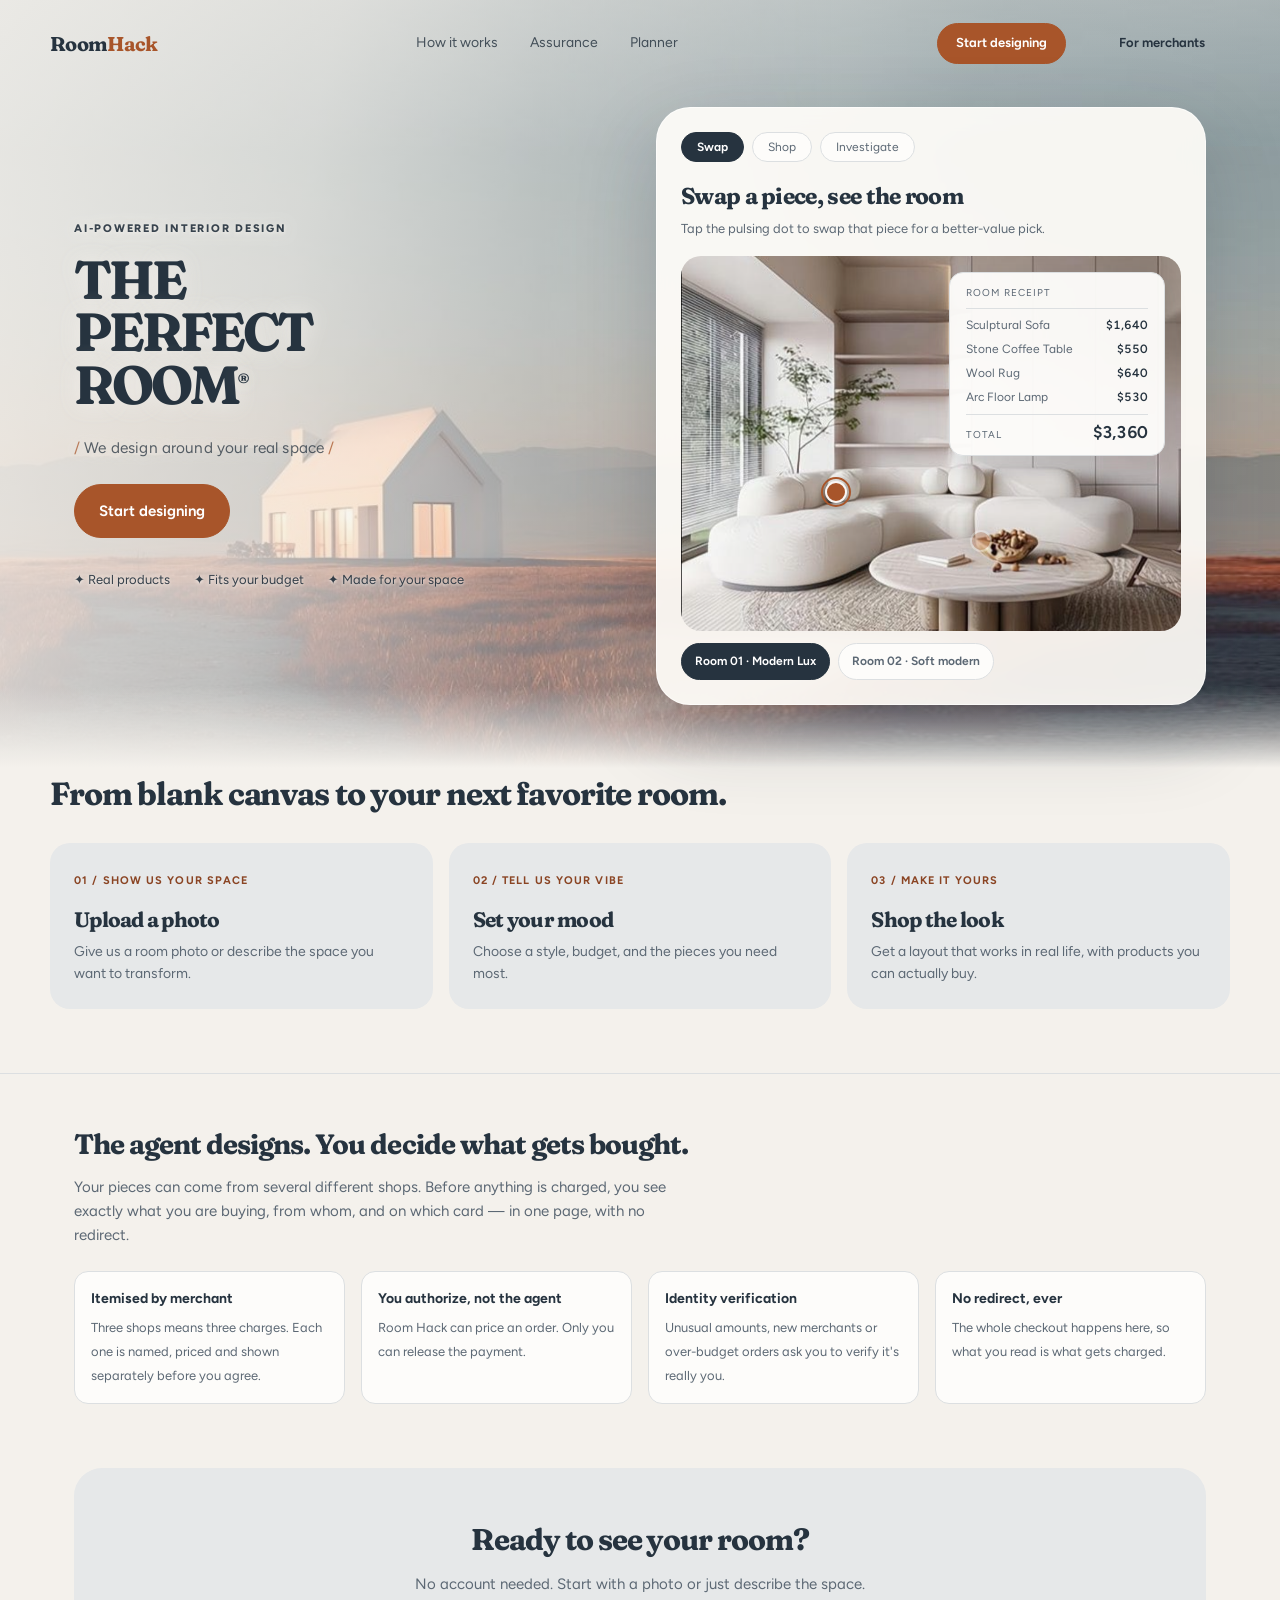
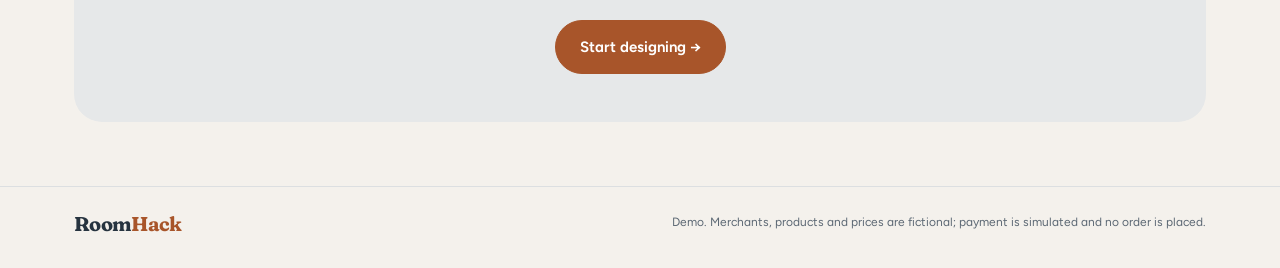
==== commit e06e3069: "updated merchant catalog" ====
--- a/frontend/index.html
+++ b/frontend/index.html
@@ -380,6 +380,7 @@
     <a href="app/">Planner</a>
   </nav>
   <a class="btn btn-primary head-cta" href="app/">Start designing</a>
+  <a class="btn secondary" href="merchant/demo.html" style="width:auto;margin-left:12px;text-decoration:none;font-size:13px">For merchants</a>
 </header>
 
 <section class="wrap hero">
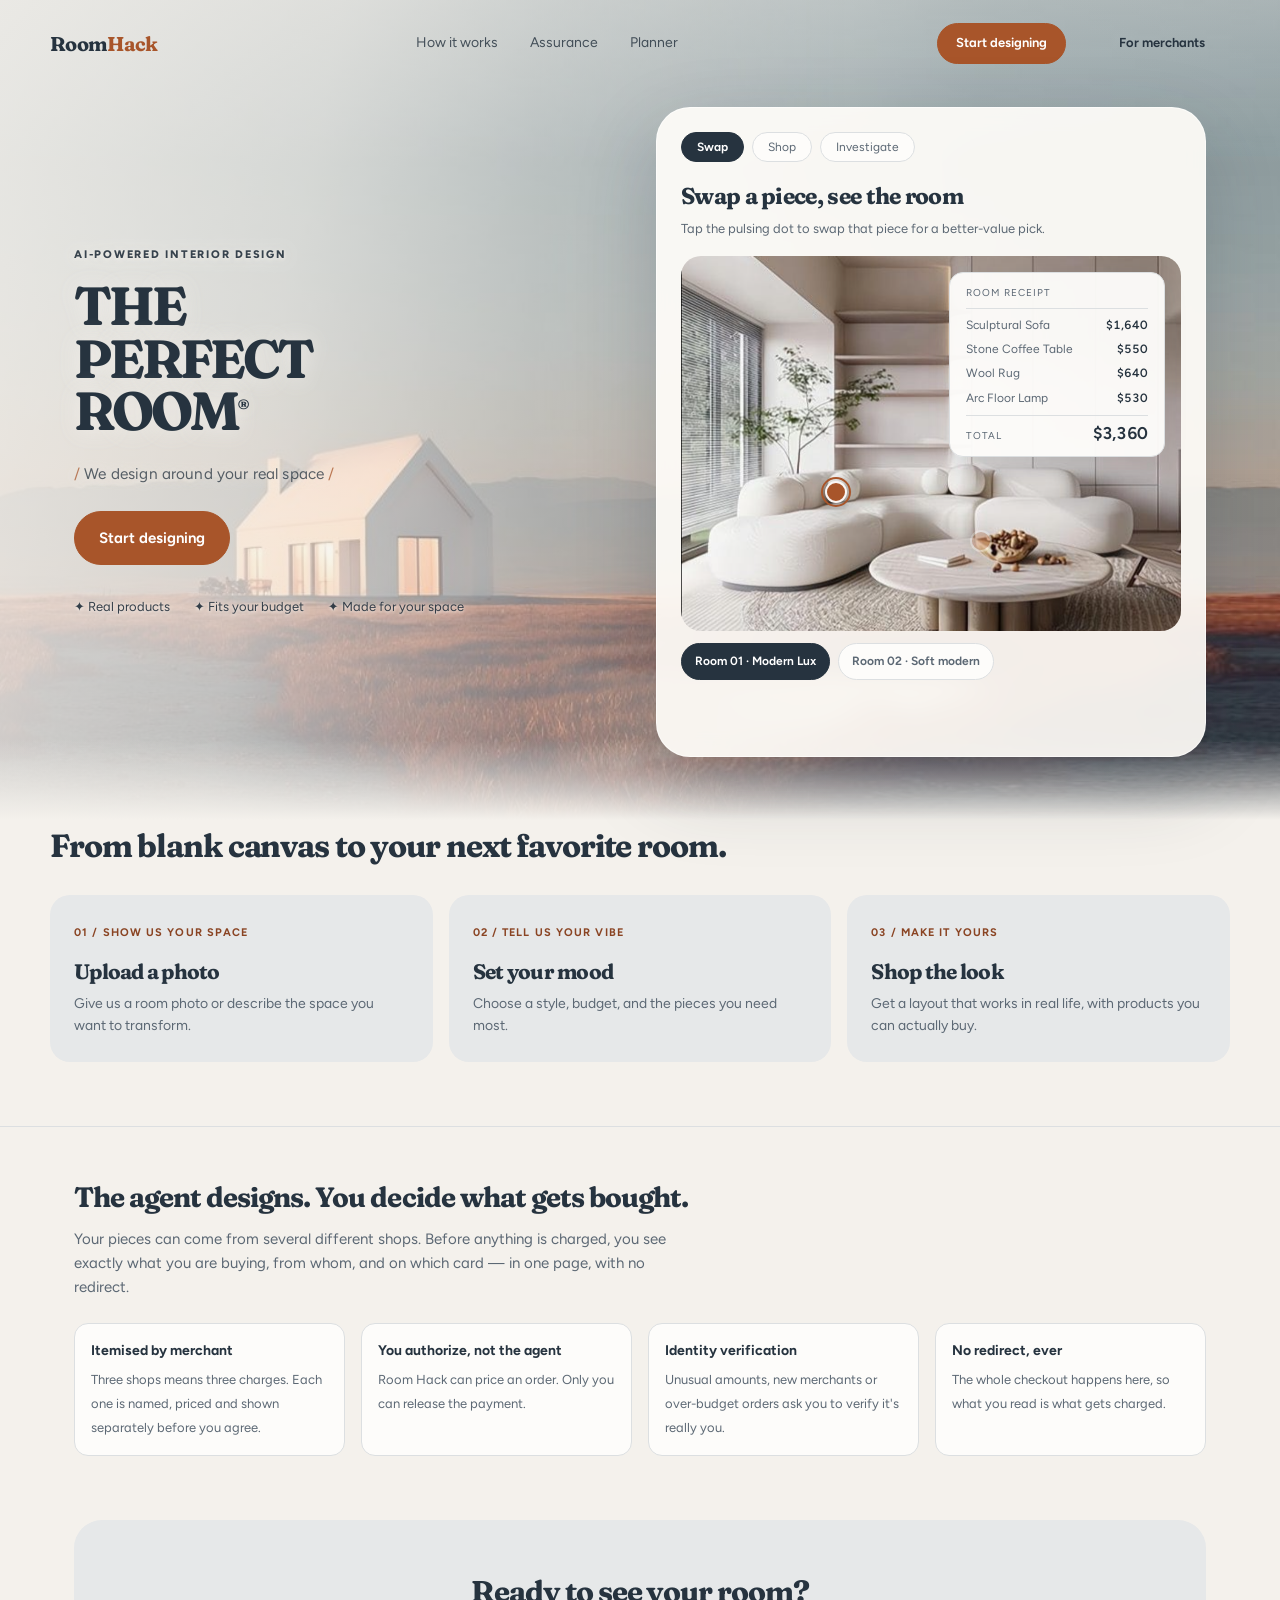
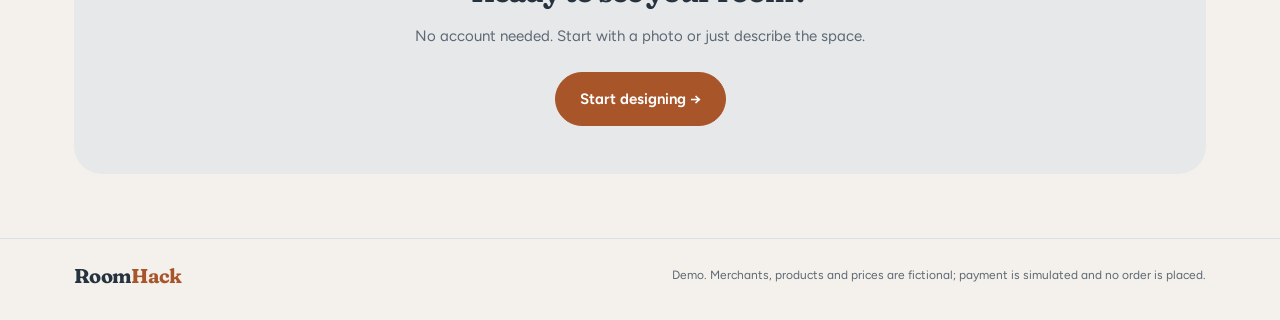
==== commit fff2abbc: "Add passkey auth, scoped payment tokens, CLIP image search Backend gains three capabilities:  - weba" ====
--- a/frontend/index.html
+++ b/frontend/index.html
@@ -108,6 +108,13 @@
   .chip.on { background:var(--ink); color:#fff; border-color:var(--ink); font-weight:650; }
   .showcase-title { margin:0 0 var(--s1); font-size:23px; letter-spacing:-.03em; }
   .showcase-sub { color:var(--muted); font-size:13px; margin:0 0 var(--s4); }
+  /* The three titles are different lengths, so at narrow widths one wraps to a
+     second line and the others do not - resizing the card on a tab switch even
+     with the panel height pinned. Reserving two lines for both the title and
+     the sub keeps the card stable at every width. Applied only where wrapping
+     actually happens, so the desktop card is not padded for nothing. */
+  .showcase-title { min-height:var(--title-h,auto); }
+  .showcase-sub { min-height:var(--sub-h,auto); }
 
   .hero-image { position:relative; }
   /* The photo and its overlays, separate from the room-switcher below, so a
@@ -166,6 +173,11 @@
   .chip { width:auto; cursor:pointer; font:inherit; font-size:12px; line-height:1.2; }
   .chip:hover:not(.on) { border-color:var(--muted); color:var(--ink); }
   .panel-body[hidden] { display:none !important; }
+  /* All three panels share one height, so switching tabs never resizes the
+     card or reflows the hero around it. The swap panel is the tallest natural
+     content (a 4:3 photo plus its room switcher), so that sets the number and
+     the other two are contained to match. */
+  .panel-body { height:var(--panel-h); display:flex; flex-direction:column; }
 
   /* --- Shop panel ---------------------------------------------------------- */
   /* A still of the workspace's real checkout: same tokens, same per-merchant
@@ -173,27 +185,46 @@
      order is itemised and authorized by the user, not the agent. */
   .shop-sheet {
     background:var(--panel); border:1px solid var(--line);
-    border-radius:var(--r-md); padding:var(--s4); box-shadow:var(--shadow-sm);
-  }
-  .shop-merchant + .shop-merchant { margin-top:var(--s4); padding-top:var(--s4); border-top:1px solid var(--line); }
+    border-radius:var(--r-md); padding:var(--s3) var(--s4); box-shadow:var(--shadow-sm);
+    /* Fills the panel and splits into a scrolling list plus a pinned footer,
+       so a longer order lengthens the scroll area rather than the hero. */
+    flex:1; min-height:0; display:flex; flex-direction:column;
+  }
+  /* The only part that scrolls. min-height:0 is what actually lets it shrink
+     inside the flex column - without it the list forces the sheet open again
+     and the containment does nothing. */
+  .shop-scroll {
+    flex:1; min-height:0; overflow-y:auto; overscroll-behavior:contain;
+    /* Room for the fade so the last line is not sitting under it. */
+    padding-right:var(--s2); margin-right:calc(var(--s2) * -1);
+  }
+  /* Says "there is more below" without a scrollbar always being visible. */
+  .shop-scroll-wrap { position:relative; flex:1; min-height:0; display:flex; }
+  .shop-scroll-wrap::after {
+    content:""; position:absolute; left:0; right:0; bottom:0; height:26px;
+    background:linear-gradient(to bottom, transparent, var(--panel));
+    pointer-events:none; opacity:1; transition:opacity .2s ease;
+  }
+  .shop-scroll-wrap.at-end::after { opacity:0; }
+  .shop-merchant + .shop-merchant { margin-top:var(--s3); padding-top:var(--s3); border-top:1px solid var(--line); }
   .shop-merchant-head { display:flex; justify-content:space-between; align-items:baseline; gap:var(--s3); margin-bottom:var(--s2); }
   .shop-merchant-head strong { font:650 14px var(--sans); letter-spacing:-.01em; }
   .shop-merchant-head .ship { font-size:11px; color:var(--muted); }
-  .shop-line { display:flex; justify-content:space-between; gap:var(--s3); font-size:13px; color:var(--muted); padding:3px 0; }
+  .shop-line { display:flex; justify-content:space-between; gap:var(--s3); font-size:13px; color:var(--muted); padding:2px 0; }
   .shop-line .sl-price { font-variant-numeric:tabular-nums; color:var(--ink); }
   .shop-card {
-    display:flex; align-items:center; gap:var(--s2); margin-top:var(--s2);
+    display:flex; align-items:center; gap:var(--s2); margin-top:6px;
     font-size:11px; color:var(--muted);
   }
   .shop-card .dot { width:26px; height:17px; border-radius:3px; background:var(--ink); opacity:.85; flex:none; }
-  .shop-totals { border-top:1px solid var(--line); margin-top:var(--s4); padding-top:var(--s3); }
-  .shop-row { display:flex; justify-content:space-between; font-size:13px; color:var(--muted); padding:2px 0; }
+  .shop-totals { border-top:1px solid var(--line); margin-top:var(--s3); padding-top:var(--s3); flex:none; }
+  .shop-row { display:flex; justify-content:space-between; font-size:13px; color:var(--muted); padding:1px 0; }
   .shop-row.total { color:var(--ink); font-weight:650; font-size:16px; padding-top:var(--s2); }
   .shop-row .sr-amt { font-variant-numeric:tabular-nums; }
   /* Press-and-hold is the real gesture in the workspace: the agent can price an
      order but only the user releases it. The bar fills on hold. */
   .hold-btn {
-    position:relative; overflow:hidden; margin-top:var(--s4);
+    position:relative; overflow:hidden; margin-top:var(--s3);
     background:var(--accent); border-color:var(--accent); color:#fff;
     font-weight:650; border-radius:var(--r-pill); padding:13px 20px; cursor:pointer;
   }
@@ -211,7 +242,7 @@
      ranked match list. Boxes are normalized [0,1] exactly as /api/detect
      returns them, so the demo geometry matches the real payload. */
   .inv-frame { position:relative; }
-  .inv-frame img { width:100%; aspect-ratio:4/3; object-fit:cover; border-radius:var(--r-lg); display:block; }
+  .inv-frame img { width:100%; aspect-ratio:16/10; object-fit:cover; border-radius:var(--r-lg); display:block; }
   .inv-box {
     position:absolute; border:2px solid var(--accent); border-radius:6px;
     background:transparent; padding:0; cursor:pointer;
@@ -246,7 +277,20 @@
     0% { top:0; opacity:0; } 12% { opacity:1; }
     88% { opacity:1; } 100% { top:100%; opacity:0; }
   }
-  .inv-results { margin-top:var(--s3); }
+  /* The photo keeps its natural size; the results list absorbs what is left of
+     the panel and scrolls if a detection has more matches than fit. Without
+     this, picking an object grows the card and reflows the hero - the same
+     failure the receipt had. */
+  .inv-results { margin-top:var(--s3); flex:1; min-height:0; overflow-y:auto; overscroll-behavior:contain; }
+  .inv-frame { flex:none; }
+  /* Wraps the scrolling list so the "more below" fade can sit over it. */
+  .inv-results-wrap { position:relative; flex:1; min-height:0; display:flex; }
+  .inv-results-wrap::after {
+    content:""; position:absolute; left:0; right:0; bottom:0; height:24px;
+    background:linear-gradient(to bottom, transparent, var(--panel));
+    pointer-events:none; transition:opacity .2s ease;
+  }
+  .inv-results-wrap.at-end::after { opacity:0; }
   .inv-empty { color:var(--muted); font-size:13px; padding:var(--s3) 0; }
   .inv-caption {
     font-size:12px; color:var(--muted); font-style:italic;
@@ -431,6 +475,8 @@
        because that is how the order is actually charged. -->
   <div class="panel-body" id="panel-shop" role="tabpanel" aria-labelledby="tab-shop" hidden>
     <div class="shop-sheet">
+     <div class="shop-scroll-wrap">
+      <div class="shop-scroll" id="shop-scroll">
       <div class="shop-merchant">
         <div class="shop-merchant-head"><strong>Nordhaus</strong><span class="ship">Arrives in 9 days</span></div>
         <div class="shop-line"><span>Modular Sofa</span><span class="sl-price">$1,290</span></div>
@@ -443,6 +489,8 @@
         <div class="shop-line"><span>Arc Floor Lamp</span><span class="sl-price">$530</span></div>
         <div class="shop-card"><span class="dot"></span>Amex ending 1005</div>
       </div>
+      </div><!-- /shop-scroll -->
+     </div><!-- /shop-scroll-wrap -->
       <div class="shop-totals">
         <div class="shop-row"><span>Subtotal</span><span class="sr-amt">$2,890</span></div>
         <div class="shop-row"><span>Shipping · 2 merchants</span><span class="sr-amt">$98</span></div>
@@ -465,7 +513,9 @@
       <img src="assets/room-01-user.png" alt="A living room photo with detected furniture outlined for reverse search">
       <div class="inv-scanline"></div>
     </div>
-    <div class="inv-results" id="inv-results" role="status" aria-live="polite"></div>
+    <div class="inv-results-wrap">
+      <div class="inv-results" id="inv-results" role="status" aria-live="polite"></div>
+    </div>
   </div><!-- /panel-investigate -->
   </div><!-- /showcase-card -->
 </section>
@@ -733,6 +783,61 @@
 
 const tabs = [...document.querySelectorAll('[role="tab"]')];
 
+/* The swap panel's natural height sets the card's height for all three, so a
+   tab switch never resizes the card. Measured rather than hard-coded: the
+   photo is 4:3 of a fluid column, so the number changes with the viewport.
+   Measure before any panel is pinned, and re-measure on resize. */
+const panels = ["swap", "shop", "investigate"].map(n => $("panel-" + n));
+function lockPanelHeight() {
+  const root = document.documentElement;
+  root.style.setProperty("--panel-h", "auto");
+  // The tallest panel sets the height for all three. Taking the max rather
+  // than the swap panel alone is what keeps the receipt from opening
+  // mid-line: the card settles on one size, and it is a size everything fits.
+  let tallest = 0;
+  for (const panel of panels) {
+    const wasHidden = panel.hidden;
+    if (wasHidden) { panel.style.visibility = "hidden"; panel.hidden = false; }
+    tallest = Math.max(tallest, Math.ceil(panel.getBoundingClientRect().height));
+    if (wasHidden) { panel.hidden = true; panel.style.visibility = ""; }
+  }
+  if (tallest > 0) root.style.setProperty("--panel-h", tallest + "px");
+
+  // The three titles are different lengths, so at some widths one wraps to a
+  // second line and the others do not - which resizes the card on a tab switch
+  // even with the panel pinned. Measure every tab's header and reserve the
+  // tallest, so the card holds one height at every width.
+  const titleEl = $("showcase-title"), subEl = $("showcase-sub");
+  const keep = [titleEl.textContent, subEl.textContent];
+  root.style.setProperty("--title-h", "auto");
+  root.style.setProperty("--sub-h", "auto");
+  let th = 0, sh = 0;
+  for (const key of Object.keys(PANELS)) {
+    titleEl.textContent = PANELS[key].title;
+    subEl.textContent = PANELS[key].sub;
+    th = Math.max(th, Math.ceil(titleEl.getBoundingClientRect().height));
+    sh = Math.max(sh, Math.ceil(subEl.getBoundingClientRect().height));
+  }
+  [titleEl.textContent, subEl.textContent] = keep;
+  if (th > 0) root.style.setProperty("--title-h", th + "px");
+  if (sh > 0) root.style.setProperty("--sub-h", sh + "px");
+}
+lockPanelHeight();
+// The photo decoding late changes the panel's height, so measure again once it
+// has loaded and whenever the column is resized.
+if (!roomPhoto.complete) roomPhoto.addEventListener("load", lockPanelHeight, { once: true });
+addEventListener("resize", lockPanelHeight);
+
+/* Hide the "more below" fade once the list is scrolled to the end. */
+const shopScroll = $("shop-scroll");
+const shopWrap = shopScroll.parentElement;
+function syncShopFade() {
+  const atEnd = shopScroll.scrollTop + shopScroll.clientHeight >= shopScroll.scrollHeight - 2;
+  // Nothing to scroll at all also counts as "at end" - no fade over a short list.
+  shopWrap.classList.toggle("at-end", atEnd || shopScroll.scrollHeight <= shopScroll.clientHeight + 2);
+}
+shopScroll.addEventListener("scroll", syncShopFade, { passive: true });
+
 function selectPanel(name) {
   for (const tab of tabs) {
     const on = tab.dataset.panel === name;
@@ -746,6 +851,9 @@
   $("showcase-title").textContent = PANELS[name].title;
   $("showcase-sub").textContent = PANELS[name].sub;
   if (name === "investigate") resetInvestigate();
+  // A hidden element has no dimensions, so the fade can only be resolved once
+  // the panel is actually on screen.
+  if (name === "shop") syncShopFade();
 }
 
 tabs.forEach(tab => tab.addEventListener("click", () => selectPanel(tab.dataset.panel)));
@@ -891,13 +999,23 @@
 
   invResults.innerHTML =
     `<div class="inv-caption">“${escapeHtml(det.caption)}” ${flag}</div>${rows}`;
-}
+  invResults.scrollTop = 0;
+  syncInvFade();
+}
+
+function syncInvFade() {
+  const wrap = invResults.parentElement;
+  const atEnd = invResults.scrollTop + invResults.clientHeight >= invResults.scrollHeight - 2;
+  wrap.classList.toggle("at-end", atEnd || invResults.scrollHeight <= invResults.clientHeight + 2);
+}
+invResults.addEventListener("scroll", syncInvFade, { passive: true });
 
 function resetInvestigate() {
   drawBoxes();
   invFrame.querySelectorAll(".inv-box").forEach(b => b.classList.remove("on"));
   invResults.innerHTML =
     '<div class="inv-empty">Tap an outlined piece to identify it.</div>';
+  syncInvFade();
   // Replay the scan sweep on each visit; it reads as the detector running.
   invFrame.classList.remove("scanning");
   void invFrame.offsetWidth;   // restart the animation
--- a/frontend/shared.css
+++ b/frontend/shared.css
@@ -161,5 +161,76 @@
 .pay-secure { display:flex; align-items:center; gap:7px; justify-content:center; color:var(--muted); font-size:11px; margin-top:9px; }
 .spin { display:inline-block; width:13px; height:13px; border:2px solid var(--line); border-top-color:var(--accent); border-radius:50%; animation:spin .7s linear infinite; vertical-align:-2px; }
 @keyframes spin { to { transform:rotate(360deg); } }
+/* --- Visa Agentic Stack ------------------------------------------------------
+   The mandate panel, the passkey prompt and the token pills. Built from the
+   same tokens as the rest of the sheet so the security surface reads as part
+   of the checkout rather than a warning bolted onto it - a guardrail styled
+   like an error is one users learn to dismiss. */
+
+.mandate { border:1px solid var(--line); border-radius:var(--r-md); padding:13px; margin-bottom:12px; background:#fff; }
+.mandate-none { background:var(--soft); border-style:dashed; }
+.mandate-none p { font-size:12px; margin:6px 0 10px; }
+.mandate-none button { width:auto; padding:7px 13px; font-size:12px; }
+.mandate-head { display:flex; align-items:center; gap:7px; flex-wrap:wrap; margin-bottom:10px; }
+.mandate-head strong { font-size:13px; }
+.mandate-grid { display:grid; grid-template-columns:repeat(3,1fr); gap:9px; margin-bottom:10px; }
+.mandate-grid div { display:flex; flex-direction:column; gap:2px; }
+.mandate-grid span { font-size:10px; text-transform:uppercase; letter-spacing:.07em; }
+.mandate-grid strong { font-size:12.5px; }
+
+/* Spend against the cumulative cap. A number alone does not convey how close
+   the agent is to its ceiling; a bar does it at a glance. */
+.meter { height:6px; border-radius:999px; background:var(--soft); overflow:hidden; }
+.meter span { display:block; height:100%; background:var(--accent); border-radius:999px; transition:width .3s ease; }
+
+.mandate-foot { display:flex; align-items:center; justify-content:space-between; gap:9px; margin-top:8px; font-size:11px; }
+.mandate-note { font-size:11px; color:var(--muted); margin:9px 0 0; line-height:1.5; }
+.mandate-note code { font:600 10.5px var(--mono); background:var(--soft); padding:1px 5px; border-radius:4px; }
+
+/* A refusal the user set on themselves. Warm rather than alarming: nothing has
+   gone wrong, a limit they chose is doing its job. */
+.mandate-blocked { border:1px solid #e6c98f; background:#fbf0dc; border-radius:var(--r-md); padding:12px 13px; margin-bottom:12px; }
+.mandate-blocked strong { display:block; font-size:13px; margin-bottom:4px; }
+.mandate-blocked p { font-size:12px; margin:0; color:var(--muted); }
+
+/* Token and category pills, distinguished from the card pill so a glance
+   tells you whether a card or a scoped token is being presented. */
+.card-pill.token { background:#eef2f7; border-color:#c8d4e0; color:#2d4459; font:600 10.5px var(--mono); letter-spacing:.02em; }
+.card-pill.mcc { background:transparent; border-style:dashed; color:var(--muted); font:600 10.5px var(--mono); }
+
+.passkey-hero { text-align:center; padding:14px 8px 16px; }
+.passkey-hero strong { display:block; font-size:15px; margin-bottom:6px; }
+.passkey-hero p { font-size:12px; margin:0 auto; max-width:38ch; }
+.passkey-ico {
+  width:56px; height:56px; margin:0 auto 12px; border-radius:16px;
+  display:grid; place-items:center; font-size:26px;
+  background:var(--soft); border:1px solid var(--line); color:var(--accent);
+}
+.passkey-ico.pulsing { animation:pk-pulse 1.4s ease-in-out infinite; }
+@keyframes pk-pulse {
+  0%,100% { transform:scale(1); box-shadow:0 0 0 0 #a8552a33; }
+  50% { transform:scale(1.04); box-shadow:0 0 0 10px #a8552a00; }
+}
+/* Respect a stated preference for less motion: a pulsing lozenge is decoration,
+   and decoration is never worth triggering someone's vestibular symptoms. */
+@media (prefers-reduced-motion:reduce) {
+  .passkey-ico.pulsing { animation:none; }
+  .meter span { transition:none; }
+}
+
+/* A text-weight button for secondary actions inside the sheet (revoke, "use a
+   code instead") - actions that must be reachable but should not compete with
+   the primary one. */
+.linkish {
+  width:auto; margin:8px auto 0; display:block; padding:4px 8px;
+  background:transparent; border:0; color:var(--accent-dark);
+  font-size:11.5px; font-weight:600; text-decoration:underline; cursor:pointer;
+}
+.mandate-foot .linkish { margin:0; }
+
+/* Labelled field, for the mandate dialog. */
+.fld { display:block; margin-bottom:11px; }
+.fld > span { display:block; font-size:11px; color:var(--muted); margin-bottom:4px; text-transform:uppercase; letter-spacing:.07em; }
+
 .audit { font-size:11px; color:var(--muted); background:var(--soft); border-radius:9px; padding:11px; margin-top:11px; }
 .audit div { padding:2px 0; } .audit strong { color:var(--ink); display:block; margin-bottom:5px; font-size:11px; text-transform:uppercase; letter-spacing:.1em; }
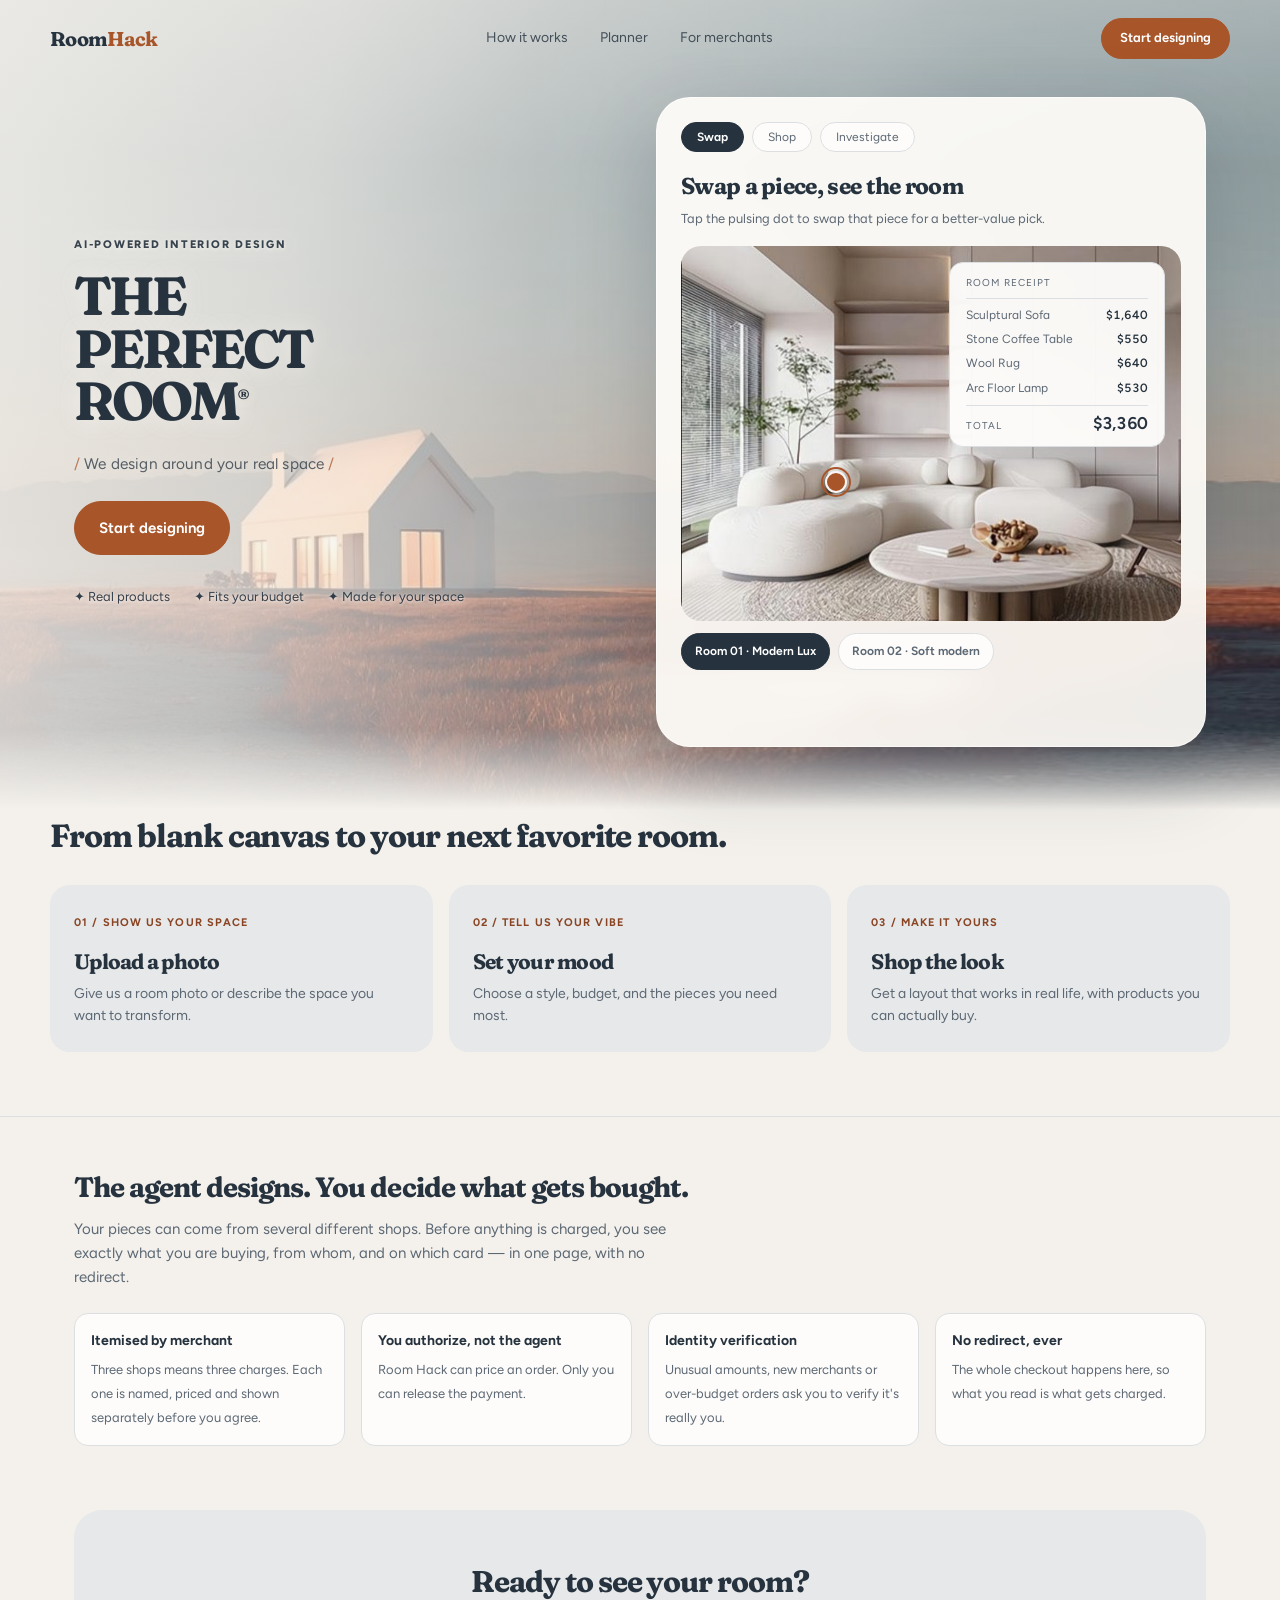
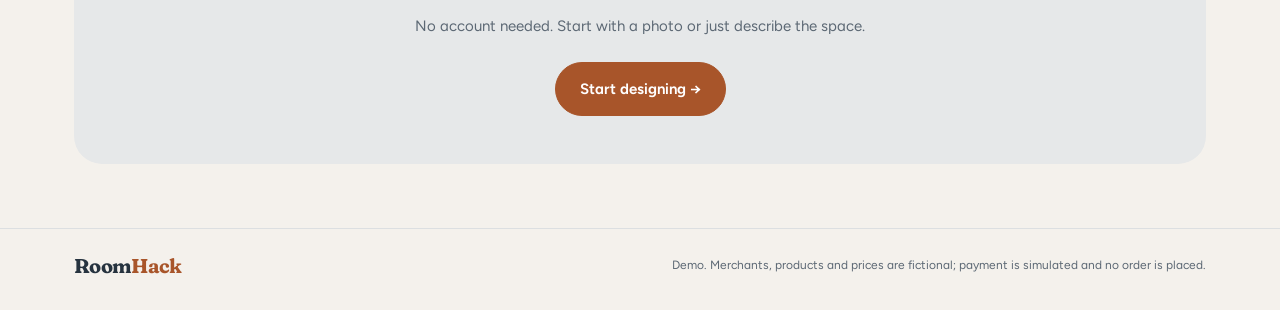
==== commit 72cdd813: "Merchant onboarding: real feeds, file preview, dimension recovery Onboarding could only ingest a cat" ====
--- a/frontend/index.html
+++ b/frontend/index.html
@@ -243,30 +243,67 @@
      returns them, so the demo geometry matches the real payload. */
   .inv-frame { position:relative; }
   .inv-frame img { width:100%; aspect-ratio:16/10; object-fit:cover; border-radius:var(--r-lg); display:block; }
-  .inv-box {
-    position:absolute; border:2px solid var(--accent); border-radius:6px;
-    background:transparent; padding:0; cursor:pointer;
-    box-shadow:0 0 0 9999px transparent; transition:background .18s ease, border-color .18s ease;
-  }
-  /* Three boxes overlap heavily in a real room photo, so all three at full
-     strength read as noise. Unselected boxes stay faint and drop their label;
-     the selected one comes forward. Only one result is shown at a time, so
-     only one label is ever needed. */
-  .inv-box { opacity:.5; }
-  .inv-box:hover { background:rgba(168,85,42,.16); opacity:1; }
-  .inv-box.on { background:rgba(168,85,42,.2); border-color:var(--accent-dark); border-width:3px; opacity:1; z-index:1; }
-  .inv-box:focus-visible { outline:3px solid var(--accent-dark); outline-offset:2px; opacity:1; }
-  .inv-box b { opacity:0; transition:opacity .18s ease; }
-  .inv-box.on b, .inv-box:hover b, .inv-box:focus-visible b { opacity:1; }
-  /* The label rides the top-left corner of its box, flipping inside when the
-     box is near the top edge so it is never clipped by the photo. */
-  .inv-box b {
-    position:absolute; left:-2px; bottom:100%; margin-bottom:4px;
-    background:var(--ink); color:#fff; font:600 10px var(--sans);
-    letter-spacing:.04em; text-transform:uppercase; padding:3px 7px;
-    border-radius:5px; white-space:nowrap;
-  }
-  .inv-box.low b { bottom:auto; top:-2px; margin-bottom:0; }
+  /* Three detections stack in the lower half of a real room photo, so three
+     full rectangles cross each other and read as noise - and their hit areas
+     fight over the same pixels. Instead each detection gets one marker pinned
+     at the region's centre, and only the selected region draws geometry: four
+     corner brackets, the idiom a detector actually uses. One region is outlined
+     at a time, so nothing ever overlaps. */
+  .inv-mark {
+    position:absolute; transform:translate(-50%,-50%); z-index:3;
+    /* width:auto overrides the global button rule in shared.css, which sets
+       width:100% and would stretch each marker across the whole photo. */
+    display:inline-flex; width:auto; align-items:center; gap:6px;
+    margin:0; padding:5px 11px 5px 6px;
+    border:0; border-radius:var(--r-pill); cursor:pointer;
+    background:rgba(253,252,250,.94); box-shadow:0 3px 12px #26333f4d;
+    font:650 11px var(--sans); letter-spacing:.02em; color:var(--ink);
+    white-space:nowrap; transition:background .18s ease, color .18s ease, transform .18s ease;
+  }
+  /* The dot carries the accent so the marker reads as a pin, not a chip. */
+  .inv-mark::before {
+    content:""; width:11px; height:11px; border-radius:50%; flex:none;
+    background:var(--accent); border:2px solid rgba(255,255,255,.95);
+    box-sizing:content-box;
+  }
+  .inv-mark:hover { transform:translate(-50%,-50%) scale(1.06); }
+  .inv-mark:focus-visible { outline:3px solid var(--accent-dark); outline-offset:3px; }
+  .inv-mark.on { background:var(--ink); color:#fff; }
+  .inv-mark.on::before { background:#fff; border-color:var(--accent); }
+
+  /* The halo invites the first press, and retires once anything is chosen. */
+  .inv-mark::after {
+    content:""; position:absolute; left:11px; top:50%; width:15px; height:15px;
+    margin:-7px 0 0 -2px; border-radius:50%; border:2px solid var(--accent);
+    pointer-events:none; opacity:0;
+  }
+  .inv-frame.idle .inv-mark::after { opacity:1; animation:dot-pulse 1.6s ease-out infinite; }
+
+  /* Corner brackets: four L-shapes built from one element's borders, clipped so
+     only the corners show. Drawn for the selected detection alone. */
+  .inv-region {
+    position:absolute; pointer-events:none; opacity:0;
+    transition:opacity .2s ease;
+  }
+  .inv-region.on { opacity:1; }
+  .inv-region i {
+    position:absolute; width:18px; height:18px;
+    border:3px solid var(--accent); border-radius:3px;
+  }
+  .inv-region i:nth-child(1) { left:-2px;  top:-2px;    border-right:0; border-bottom:0; }
+  .inv-region i:nth-child(2) { right:-2px; top:-2px;    border-left:0;  border-bottom:0; }
+  .inv-region i:nth-child(3) { left:-2px;  bottom:-2px; border-right:0; border-top:0; }
+  .inv-region i:nth-child(4) { right:-2px; bottom:-2px; border-left:0;  border-top:0; }
+  /* A wash inside the brackets separates the chosen piece from the rest of the
+     room without hiding it. */
+  .inv-region::before {
+    content:""; position:absolute; inset:0; border-radius:6px;
+    background:rgba(168,85,42,.14);
+  }
+  @media (prefers-reduced-motion: reduce) {
+    .inv-frame.idle .inv-mark::after { animation:none; opacity:.9; }
+    .inv-mark, .inv-region { transition:none; }
+  }
   .inv-scanline {
     position:absolute; left:0; right:0; height:2px; z-index:2;
     background:linear-gradient(90deg, transparent, var(--accent), transparent);
@@ -420,11 +457,10 @@
   <span class="wordmark">Room<span>Hack</span></span>
   <nav class="head-nav">
     <a href="#how">How it works</a>
-    <a href="#assurance">Assurance</a>
     <a href="app/">Planner</a>
+    <a href="merchant/">For merchants</a>
   </nav>
   <a class="btn btn-primary head-cta" href="app/">Start designing</a>
-  <a class="btn secondary" href="merchant/demo.html" style="width:auto;margin-left:12px;text-decoration:none;font-size:13px">For merchants</a>
 </header>
 
 <section class="wrap hero">
@@ -777,7 +813,7 @@
   },
   investigate: {
     title: "Point at what you already own",
-    sub: "Three pieces were detected. Tap an outline to identify it.",
+    sub: "Three pieces were detected. Tap a marker to identify it.",
   },
 };
 
@@ -924,10 +960,13 @@
    exactly as Detection emits them, and `confident` carries the same meaning:
    false means "the closest thing we sell", not an identification. Live
    detection needs a vision key and a round trip, neither of which the hero
-   can wait for. */
+   can wait for. `mx`/`my` are presentation only - where to pin the marker when
+   a region's centre would collide with its neighbour's - and are not part of
+   the Detection payload. */
 const DETECTIONS = [
   {
     label: "Sofa", x1: 0.05, y1: 0.53, x2: 0.92, y2: 0.79, confident: true,
+    mx: 0.29, my: 0.62,
     caption: "curved modular sofa in cream boucle, low rounded arms, plinth base",
     matches: [
       { title: "Modular Sofa, boucle", merchant: "Nordhaus", price: "$1,290", score: 0.89, img: "assets/sofa-replacement.jpg" },
@@ -936,6 +975,7 @@
   },
   {
     label: "Coffee table", x1: 0.37, y1: 0.69, x2: 0.87, y2: 0.9, confident: true,
+    mx: 0.66, my: 0.955,
     caption: "round coffee table, pale travertine top, clustered cylindrical legs",
     matches: [
       { title: "Organic Wood Table", merchant: "Cedarline", price: "$430", score: 0.86, img: "assets/coffee-table-replacement.jpg" },
@@ -944,6 +984,7 @@
   },
   {
     label: "Rug", x1: 0.12, y1: 0.72, x2: 0.93, y2: 0.97, confident: false,
+    mx: 0.20, my: 0.93,
     caption: "large round rug, textured wool loop pile, warm greige",
     matches: [
       { title: "Wool Loop Rug, round", merchant: "Nordhaus", price: "$640", score: 0.44, img: "assets/room-02.png" },
@@ -958,28 +999,48 @@
 const escapeHtml = str => str.replace(/[&<>"']/g,
   c => ({ "&": "&amp;", "<": "&lt;", ">": "&gt;", '"': "&quot;", "'": "&#39;" }[c]));
 
-/** Draw the boxes once, on first view of the panel. */
+/** Draw one marker and one (hidden) bracket region per detection, on first view.
+    `mark` is the control the user presses; `region` is the geometry that appears
+    only while that detection is selected. Both are stored on the detection so
+    selection never has to re-query the DOM. */
 function drawBoxes() {
   if (invDrawn) return;
   invDrawn = true;
   DETECTIONS.forEach((det, i) => {
-    const box = document.createElement("button");
-    box.className = "inv-box" + (det.y1 < 0.12 ? " low" : "");
-    box.style.left = (det.x1 * 100) + "%";
-    box.style.top = (det.y1 * 100) + "%";
-    box.style.width = ((det.x2 - det.x1) * 100) + "%";
-    box.style.height = ((det.y2 - det.y1) * 100) + "%";
-    box.setAttribute("aria-label", `Identify the ${det.label}`);
-    box.innerHTML = "<b></b>";
-    box.querySelector("b").textContent = det.label;
-    box.addEventListener("click", () => showMatches(i, box));
-    invFrame.appendChild(box);
+    const region = document.createElement("div");
+    region.className = "inv-region";
+    region.style.left = (det.x1 * 100) + "%";
+    region.style.top = (det.y1 * 100) + "%";
+    region.style.width = ((det.x2 - det.x1) * 100) + "%";
+    region.style.height = ((det.y2 - det.y1) * 100) + "%";
+    region.innerHTML = "<i></i><i></i><i></i><i></i>";
+    invFrame.appendChild(region);
+
+    // The marker sits at the region's centre, nudged by `mx`/`my` where two
+    // detections would otherwise land on the same spot.
+    const mark = document.createElement("button");
+    mark.className = "inv-mark";
+    mark.style.left = ((det.mx ?? (det.x1 + det.x2) / 2) * 100) + "%";
+    mark.style.top = ((det.my ?? (det.y1 + det.y2) / 2) * 100) + "%";
+    mark.textContent = det.label;
+    mark.setAttribute("aria-label", `Identify the ${det.label}`);
+    mark.addEventListener("click", () => showMatches(i));
+    invFrame.appendChild(mark);
+
+    det.mark = mark;
+    det.region = region;
   });
 }
 
-function showMatches(index, box) {
+function showMatches(index) {
   const det = DETECTIONS[index];
-  invFrame.querySelectorAll(".inv-box").forEach(b => b.classList.toggle("on", b === box));
+  // Exactly one region is outlined at a time - that is what keeps three
+  // overlapping detections legible.
+  DETECTIONS.forEach((d, i) => {
+    d.mark.classList.toggle("on", i === index);
+    d.region.classList.toggle("on", i === index);
+  });
+  invFrame.classList.remove("idle");   // the halo has done its job
 
   const rows = det.matches.map(m => `
     <div class="inv-match">
@@ -1012,9 +1073,10 @@
 
 function resetInvestigate() {
   drawBoxes();
-  invFrame.querySelectorAll(".inv-box").forEach(b => b.classList.remove("on"));
+  DETECTIONS.forEach(d => { d.mark.classList.remove("on"); d.region.classList.remove("on"); });
+  invFrame.classList.add("idle");
   invResults.innerHTML =
-    '<div class="inv-empty">Tap an outlined piece to identify it.</div>';
+    '<div class="inv-empty">Tap a marked piece to identify it.</div>';
   syncInvFade();
   // Replay the scan sweep on each visit; it reads as the detector running.
   invFrame.classList.remove("scanning");
--- a/frontend/shared.css
+++ b/frontend/shared.css
@@ -105,6 +105,18 @@
 
 .spin { display:inline-block; width:13px; height:13px; border:2px solid var(--line); border-top-color:var(--accent); border-radius:50%; animation:spin .7s linear infinite; vertical-align:-2px; }
 @keyframes spin { to { transform:rotate(360deg); } }
+/* On a filled button the accent arc is the button's own colour, so the
+   spinner reads as a static grey ring. Inherit the button's text colour
+   instead, and dim the track rather than tinting it. */
+button .spin, .primary .spin {
+  border-color:rgba(255,255,255,.34); border-top-color:currentColor;
+}
+/* Reduced motion: a spinner that cannot spin must still say "working", so it
+   pulses opacity instead of rotating. */
+@media (prefers-reduced-motion: reduce) {
+  .spin { animation:spin-fade 1.1s ease-in-out infinite; }
+  @keyframes spin-fade { 0%,100% { opacity:.3; } 50% { opacity:1; } }
+}
 
 /* --- Brand ----------------------------------------------------------------- */
 
@@ -117,8 +129,12 @@
    and the charge they approve are verifiably the same thing. */
 .pay-overlay { position:fixed; inset:0; z-index:20; background:rgba(32,53,44,.45); backdrop-filter:blur(7px); display:grid; place-items:center; padding:20px; }
 .pay-sheet { width:min(100%,560px); max-height:min(880px,calc(100vh - 40px)); background:var(--panel); border-radius:var(--r-xl); box-shadow:var(--shadow-xl); display:grid; grid-template-rows:auto 1fr auto; overflow:hidden; }
-.pay-head { padding:17px 22px; border-bottom:1px solid var(--line); display:flex; align-items:center; gap:11px; }
-.pay-head strong { font:700 19px Georgia,serif; } .pay-head .muted { font-size:12px; }
+.pay-head { padding:17px 22px; border-bottom:1px solid var(--line); display:flex; align-items:center; gap:14px; }
+/* Title over sub-line. Both are inline elements, so without this they run
+   together on one line with no gap between them. */
+.pay-head > div { display:flex; flex-direction:column; gap:3px; min-width:0; }
+.pay-head strong { font:700 19px Georgia,serif; line-height:1.25; }
+.pay-head .muted { font-size:12px; line-height:1.35; }
 .pay-close { width:auto; margin:0 0 0 auto; padding:5px 11px; background:transparent; color:var(--ink); border:1px solid var(--line); border-radius:999px; font-weight:600; }
 .pay-body { padding:20px 22px; overflow:auto; }
 .pay-foot { padding:15px 22px; border-top:1px solid var(--line); background:var(--soft); }
@@ -137,7 +153,12 @@
 .charge-head { display:flex; align-items:center; justify-content:space-between; gap:9px; margin-bottom:9px; }
 .charge-head strong { font-size:14px; } .charge-head .amt { font-weight:700; }
 .charge-line { display:grid; grid-template-columns:36px 1fr auto; gap:9px; align-items:center; padding:6px 0; }
-.charge-line img { width:36px; height:36px; object-fit:cover; border-radius:6px; background:var(--soft); }
+/* Product shot, so `contain`: the payment sheet lists what is being bought,
+   and a cropped thumbnail there is the one place a wrong item is expensive. */
+.charge-line img {
+  width:36px; height:36px; object-fit:contain; border-radius:6px;
+  background:var(--soft); padding:2px;
+}
 .charge-line span { font-size:12px; } .charge-line .muted { font-size:11px; }
 .charge-meta { display:flex; flex-wrap:wrap; gap:7px; align-items:center; margin-top:9px; padding-top:9px; border-top:1px dashed var(--line); font-size:11px; color:var(--muted); }
 .card-pill { display:inline-flex; align-items:center; gap:6px; background:var(--soft); border:1px solid var(--line); border-radius:999px; padding:3px 9px; font-size:11px; font-weight:600; color:var(--ink); }
@@ -159,8 +180,6 @@
 .hold-fill { position:absolute; inset:0 auto 0 0; width:0%; background:rgba(255,255,255,.28); pointer-events:none; transition:width .06s linear; }
 .hold-btn span { position:relative; }
 .pay-secure { display:flex; align-items:center; gap:7px; justify-content:center; color:var(--muted); font-size:11px; margin-top:9px; }
-.spin { display:inline-block; width:13px; height:13px; border:2px solid var(--line); border-top-color:var(--accent); border-radius:50%; animation:spin .7s linear infinite; vertical-align:-2px; }
-@keyframes spin { to { transform:rotate(360deg); } }
 /* --- Visa Agentic Stack ------------------------------------------------------
    The mandate panel, the passkey prompt and the token pills. Built from the
    same tokens as the rest of the sheet so the security surface reads as part
